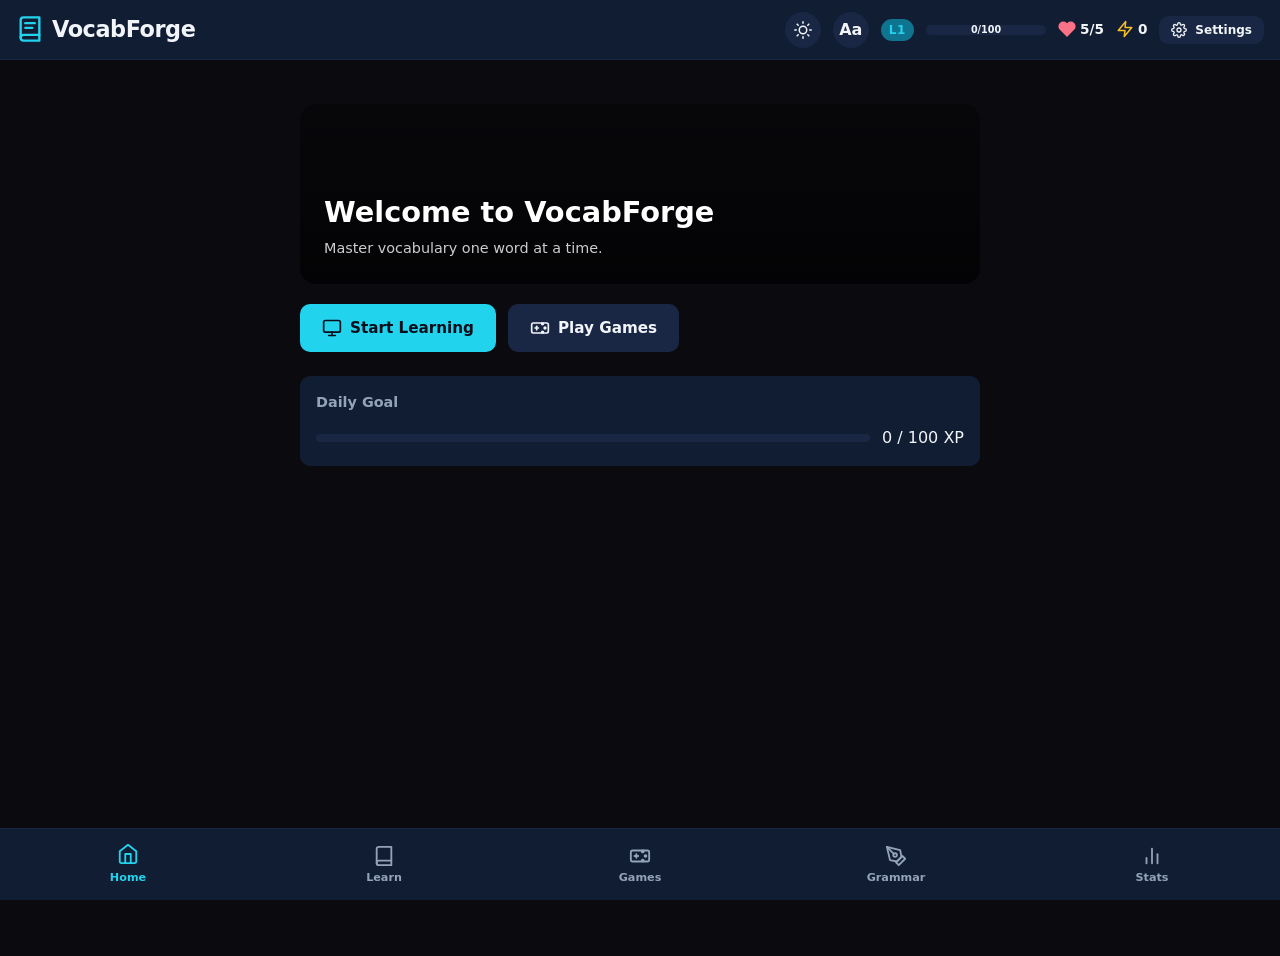
==== index.html @ b7247b8a "Initial commit" ====
<!DOCTYPE html>
<html lang="en">
<head>
<meta charset="UTF-8">
<meta name="viewport" content="width=device-width, initial-scale=1.0">
<title>VocabForge</title>
<link rel="stylesheet" href="css/style.css">
<style>
/* Inline placeholder so the page works immediately before CSS loads */
body { margin: 0; background: #0a0a0f; color: #f1f5f9; font-family: system-ui, sans-serif; }
</style>
</head>
<body>

<div id="app">

  <!-- ====== HEADER ====== -->
  <header id="topbar">
    <div class="topbar-left">
      <svg class="logo-icon" viewBox="0 0 24 24" width="28" height="28" fill="none" stroke="currentColor" stroke-width="2" stroke-linecap="round" stroke-linejoin="round">
        <path d="M4 19.5A2.5 2.5 0 0 1 6.5 17H20"/>
        <path d="M6.5 2H20v20H6.5A2.5 2.5 0 0 1 4 19.5v-15A2.5 2.5 0 0 1 6.5 2z"/>
        <line x1="8" y1="7" x2="16" y2="7"/>
        <line x1="8" y1="11" x2="14" y2="11"/>
      </svg>
      <span class="logo-text">VocabForge</span>
    </div>
    <div class="topbar-right">
      <div class="theme-picker" id="themePicker">
        <button class="theme-picker-btn" id="themePickerBtn" onclick="VF.toggleThemePicker()" title="Change Theme">
          <svg viewBox="0 0 24 24" width="18" height="18" fill="none" stroke="currentColor" stroke-width="2" stroke-linecap="round" stroke-linejoin="round"><circle cx="12" cy="12" r="5"/><path d="M12 1v2M12 21v2M4.22 4.22l1.42 1.42M18.36 18.36l1.42 1.42M1 12h2M21 12h2M4.22 19.78l1.42-1.42M18.36 5.64l1.42-1.42"/></svg>
        </button>
        <div class="theme-picker-dropdown" id="themePickerDropdown">
          <div class="theme-grid" id="themeGrid">
            <!-- Populated by JS -->
          </div>
        </div>
      </div>
      <div class="font-picker" id="fontPicker">
        <button class="font-picker-btn" id="fontPickerBtn" onclick="VF.toggleFontPicker()" title="Change Font">
          <span style="font-size:16px;">Aa</span>
        </button>
        <div class="font-picker-dropdown" id="fontPickerDropdown">
          <button class="font-option font-nunito active" onclick="VF.setFont('nunito')" data-font="nunito">Nunito</button>
          <button class="font-option font-fredoka" onclick="VF.setFont('fredoka')" data-font="fredoka">Fredoka</button>
          <button class="font-option font-quicksand" onclick="VF.setFont('quicksand')" data-font="quicksand">Quicksand</button>
          <button class="font-option font-comfortaa" onclick="VF.setFont('comfortaa')" data-font="comfortaa">Comfortaa</button>
          <button class="font-option font-baloo" onclick="VF.setFont('baloo')" data-font="baloo">Baloo 2</button>
          <button class="font-option font-poppins" onclick="VF.setFont('poppins')" data-font="poppins">Poppins</button>
        </div>
      </div>
      <span class="level-badge" id="levelBadge">L1</span>
      <div class="xp-bar" id="xpBar">
        <div class="xp-fill" id="xpFill" style="width: 0%"></div>
        <span class="xp-text" id="xpText">0/100</span>
      </div>
      <div class="hearts" id="heartsDisplay">
        <svg viewBox="0 0 24 24" width="18" height="18" fill="#fb7185" stroke="#fb7185" stroke-width="2"><path d="M20.84 4.61a5.5 5.5 0 0 0-7.78 0L12 5.67l-1.06-1.06a5.5 5.5 0 0 0-7.78 7.78l1.06 1.06L12 21.23l7.78-7.78 1.06-1.06a5.5 5.5 0 0 0 0-7.78z"/></svg>
        <span id="heartsText">5/5</span>
      </div>
      <div class="streak" id="streakDisplay">
        <svg viewBox="0 0 24 24" width="18" height="18" fill="none" stroke="#fbbf24" stroke-width="2" stroke-linecap="round" stroke-linejoin="round">
          <path d="M13 2L3 14h9l-1 8 10-12h-9l1-8z"/>
        </svg>
        <span id="streakText">0</span>
      </div>
      <button class="btn btn-secondary btn-sm" id="btnSettings" style="padding:4px 10px;font-size:0.75rem;">
        <svg viewBox="0 0 24 24" width="16" height="16" fill="none" stroke="currentColor" stroke-width="2" stroke-linecap="round" stroke-linejoin="round"><circle cx="12" cy="12" r="3"/><path d="M19.4 15a1.65 1.65 0 0 0 .33 1.82l.06.06a2 2 0 0 1 0 2.83 2 2 0 0 1-2.83 0l-.06-.06a1.65 1.65 0 0 0-1.82-.33 1.65 1.65 0 0 0-1 1.51V21a2 2 0 0 1-2 2 2 2 0 0 1-2-2v-.09A1.65 1.65 0 0 0 9 19.4a1.65 1.65 0 0 0-1.82.33l-.06.06a2 2 0 0 1-2.83 0 2 2 0 0 1 0-2.83l.06-.06A1.65 1.65 0 0 0 4.68 15a1.65 1.65 0 0 0-1.51-1H3a2 2 0 0 1-2-2 2 2 0 0 1 2-2h.09A1.65 1.65 0 0 0 4.6 9a1.65 1.65 0 0 0-.33-1.82l-.06-.06a2 2 0 0 1 0-2.83 2 2 0 0 1 2.83 0l.06.06A1.65 1.65 0 0 0 9 4.68a1.65 1.65 0 0 0 1-1.51V3a2 2 0 0 1 2-2 2 2 0 0 1 2 2v.09a1.65 1.65 0 0 0 1 1.51 1.65 1.65 0 0 0 1.82-.33l.06-.06a2 2 0 0 1 2.83 0 2 2 0 0 1 0 2.83l-.06.06A1.65 1.65 0 0 0 19.4 9a1.65 1.65 0 0 0 1.51 1H21a2 2 0 0 1 2 2 2 2 0 0 1-2 2h-.09a1.65 1.65 0 0 0-1.51 1z"/></svg>
        Settings
      </button>
    </div>
  </header>

  <!-- ====== MAIN CONTENT ====== -->
  <main id="main">

    <!-- HOME SCREEN -->
    <div class="screen" data-screen="home" data-active="true">
      <div class="screen-content">
        <div class="home-hero" id="homeHero" style="background-image:url('https://images.pexels.com/photos/256417/pexels-photo-256417.jpeg?auto=compress&w=800');">
          <div class="home-hero-overlay">
            <h1 style="font-size:1.8rem;font-weight:800;color:#fff;margin-bottom:4px;">Welcome to VocabForge</h1>
            <p style="color:rgba(255,255,255,0.8);font-size:0.9rem;">Master vocabulary one word at a time.</p>
          </div>
        </div>
        <div class="home-actions">
          <button class="btn btn-primary" onclick="VF.showScreen('flashcards')">
            <svg viewBox="0 0 24 24" width="20" height="20" fill="none" stroke="currentColor" stroke-width="2" stroke-linecap="round" stroke-linejoin="round"><rect x="2" y="3" width="20" height="14" rx="2" ry="2"/><line x1="8" y1="21" x2="16" y2="21"/><line x1="12" y1="17" x2="12" y2="21"/></svg>
            <span>Start Learning</span>
          </button>
          <button class="btn btn-secondary" onclick="VF.showScreen('games-menu')">
            <svg viewBox="0 0 24 24" width="20" height="20" fill="none" stroke="currentColor" stroke-width="2" stroke-linecap="round" stroke-linejoin="round"><line x1="6" y1="12" x2="10" y2="12"/><line x1="8" y1="10" x2="8" y2="14"/><circle cx="18" cy="12" r="1"/><circle cx="15" cy="7" r="1"/><circle cx="15" cy="17" r="1"/><rect x="2" y="6" width="20" height="12" rx="2"/></svg>
            <span>Play Games</span>
          </button>
        </div>
        <div class="daily-goal-card">
          <h3>Daily Goal</h3>
          <div class="goal-progress">
            <div class="goal-bar"><div class="goal-fill" id="dailyGoalFill" style="width:0%"></div></div>
            <span id="dailyGoalText">0 / 100 XP</span>
          </div>
        </div>
      </div>
    </div>

    <!-- FLASHCARDS SCREEN -->
    <div class="screen" data-screen="flashcards" data-active="false">
      <div class="screen-content" id="flashcardsContent"></div>
    </div>

    <!-- GAMES MENU SCREEN -->
    <div class="screen" data-screen="games-menu" data-active="false">
      <div class="screen-content">
        <h2 class="screen-title">Games</h2>
        <div class="games-grid">
          <button class="game-card game-card-img" onclick="VF.showScreen('game-quiz')" style="background-image:url('https://images.pexels.com/photos/5905888/pexels-photo-5905888.jpeg?auto=compress&w=400');">
            <div class="game-card-overlay">
              <span class="game-name">Quiz</span>
              <span class="game-desc">Multiple choice</span>
            </div>
          </button>
          <button class="game-card game-card-img" onclick="VF.showScreen('game-typing')" style="background-image:url('https://images.pexels.com/photos/5905937/pexels-photo-5905937.jpeg?auto=compress&w=400');">
            <div class="game-card-overlay">
              <span class="game-name">Typing</span>
              <span class="game-desc">Type the word</span>
            </div>
          </button>
          <button class="game-card game-card-img" onclick="VF.showScreen('game-memory')" style="background-image:url('https://images.pexels.com/photos/698808/pexels-photo-698808.jpeg?auto=compress&w=400');">
            <div class="game-card-overlay">
              <span class="game-name">Memory</span>
              <span class="game-desc">Match pairs</span>
            </div>
          </button>
          <button class="game-card game-card-img" onclick="VF.showScreen('game-wordsearch')" style="background-image:url('https://images.pexels.com/photos/572056/pexels-photo-572056.jpeg?auto=compress&w=400');">
            <div class="game-card-overlay">
              <span class="game-name">Word Search</span>
              <span class="game-desc">Find the words</span>
            </div>
          </button>
        </div>
      </div>
    </div>

    <!-- GRAMMAR SCREEN -->
    <div class="screen" data-screen="grammar" data-active="false">
      <div class="screen-content" id="grammarContent"></div>
    </div>

    <!-- STATS SCREEN -->
    <div class="screen" data-screen="stats" data-active="false">
      <div class="screen-content">
        <h2 class="screen-title">Statistics</h2>
        <div class="stats-grid">
          <div class="stat-card">
            <span class="stat-value" id="statXP">0</span>
            <span class="stat-label">Total XP</span>
          </div>
          <div class="stat-card">
            <span class="stat-value" id="statStreak">0</span>
            <span class="stat-label">Current Streak</span>
          </div>
          <div class="stat-card">
            <span class="stat-value" id="statBestStreak">0</span>
            <span class="stat-label">Best Streak</span>
          </div>
          <div class="stat-card">
            <span class="stat-value" id="statWords">0</span>
            <span class="stat-label">Words Learned</span>
          </div>
        </div>
        <div class="achievements-section">
          <h3>Achievements</h3>
          <div class="achievements-grid" id="achievementsGrid">
            <div class="achievement locked">
              <svg viewBox="0 0 24 24" width="24" height="24" fill="none" stroke="currentColor" stroke-width="2" stroke-linecap="round" stroke-linejoin="round"><path d="M6 9H4.5a2.5 2.5 0 0 1 0-5H6"/><path d="M18 9h1.5a2.5 2.5 0 0 0 0-5H18"/><path d="M4 22h16"/><path d="M10 14.66V17c0 .55-.47.98-.97 1.21C7.85 18.75 7 20.24 7 22"/><path d="M14 14.66V17c0 .55.47.98.97 1.21C16.15 18.75 17 20.24 17 22"/><path d="M18 2H6v7a6 6 0 0 0 12 0V2Z"/></svg>
              <span>First Steps</span>
            </div>
            <div class="achievement locked">
              <svg viewBox="0 0 24 24" width="24" height="24" fill="none" stroke="currentColor" stroke-width="2" stroke-linecap="round" stroke-linejoin="round"><path d="M6 9H4.5a2.5 2.5 0 0 1 0-5H6"/><path d="M18 9h1.5a2.5 2.5 0 0 0 0-5H18"/><path d="M4 22h16"/><path d="M10 14.66V17c0 .55-.47.98-.97 1.21C7.85 18.75 7 20.24 7 22"/><path d="M14 14.66V17c0 .55.47.98.97 1.21C16.15 18.75 17 20.24 17 22"/><path d="M18 2H6v7a6 6 0 0 0 12 0V2Z"/></svg>
              <span>Week Warrior</span>
            </div>
            <div class="achievement locked">
              <svg viewBox="0 0 24 24" width="24" height="24" fill="none" stroke="currentColor" stroke-width="2" stroke-linecap="round" stroke-linejoin="round"><path d="M6 9H4.5a2.5 2.5 0 0 1 0-5H6"/><path d="M18 9h1.5a2.5 2.5 0 0 0 0-5H18"/><path d="M4 22h16"/><path d="M10 14.66V17c0 .55-.47.98-.97 1.21C7.85 18.75 7 20.24 7 22"/><path d="M14 14.66V17c0 .55.47.98.97 1.21C16.15 18.75 17 20.24 17 22"/><path d="M18 2H6v7a6 6 0 0 0 12 0V2Z"/></svg>
              <span>Century Club</span>
            </div>
            <div class="achievement locked">
              <svg viewBox="0 0 24 24" width="24" height="24" fill="none" stroke="currentColor" stroke-width="2" stroke-linecap="round" stroke-linejoin="round"><path d="M6 9H4.5a2.5 2.5 0 0 1 0-5H6"/><path d="M18 9h1.5a2.5 2.5 0 0 0 0-5H18"/><path d="M4 22h16"/><path d="M10 14.66V17c0 .55-.47.98-.97 1.21C7.85 18.75 7 20.24 7 22"/><path d="M14 14.66V17c0 .55.47.98.97 1.21C16.15 18.75 17 20.24 17 22"/><path d="M18 2H6v7a6 6 0 0 0 12 0V2Z"/></svg>
              <span>Perfectionist</span>
            </div>
          </div>
        </div>
      </div>
    </div>

    <!-- SETTINGS SCREEN -->
    <div class="screen" data-screen="settings" data-active="false">
      <div class="screen-content" id="settingsContent"></div>
    </div>

    <!-- GAME QUIZ SCREEN -->
    <div class="screen" data-screen="game-quiz" data-active="false">
      <div class="screen-content"></div>
    </div>
    <div class="screen" data-screen="game-typing" data-active="false">
      <div class="screen-content" id="typingContent"></div>
    </div>
    <div class="screen" data-screen="game-memory" data-active="false">
      <div class="screen-content" id="memoryContent"></div>
    </div>
    <div class="screen" data-screen="game-wordsearch" data-active="false">
      <div class="screen-content" id="wordsearchContent"></div>
    </div>

  </main>

  <!-- ====== BOTTOM NAV ====== -->
  <nav id="bottomNav">
    <button class="nav-tab" data-nav="home" data-active="true">
      <svg viewBox="0 0 24 24" width="22" height="22" fill="none" stroke="currentColor" stroke-width="2" stroke-linecap="round" stroke-linejoin="round"><path d="M3 9l9-7 9 7v11a2 2 0 0 1-2 2H5a2 2 0 0 1-2-2z"/><polyline points="9 22 9 12 15 12 15 22"/></svg>
      <span>Home</span>
    </button>
    <button class="nav-tab" data-nav="flashcards">
      <svg viewBox="0 0 24 24" width="22" height="22" fill="none" stroke="currentColor" stroke-width="2" stroke-linecap="round" stroke-linejoin="round"><path d="M4 19.5A2.5 2.5 0 0 1 6.5 17H20"/><path d="M6.5 2H20v20H6.5A2.5 2.5 0 0 1 4 19.5v-15A2.5 2.5 0 0 1 6.5 2z"/></svg>
      <span>Learn</span>
    </button>
    <button class="nav-tab" data-nav="games-menu">
      <svg viewBox="0 0 24 24" width="22" height="22" fill="none" stroke="currentColor" stroke-width="2" stroke-linecap="round" stroke-linejoin="round"><line x1="6" y1="12" x2="10" y2="12"/><line x1="8" y1="10" x2="8" y2="14"/><circle cx="18" cy="12" r="1"/><circle cx="15" cy="7" r="1"/><circle cx="15" cy="17" r="1"/><rect x="2" y="6" width="20" height="12" rx="2"/></svg>
      <span>Games</span>
    </button>
    <button class="nav-tab" data-nav="grammar">
      <svg viewBox="0 0 24 24" width="22" height="22" fill="none" stroke="currentColor" stroke-width="2" stroke-linecap="round" stroke-linejoin="round"><path d="M12 19l7-7 3 3-7 7-3-3z"/><path d="M18 13l-1.5-7.5L2 2l3.5 14.5L13 18l5-5z"/><path d="M2 2l7.586 7.586"/><circle cx="11" cy="11" r="2"/></svg>
      <span>Grammar</span>
    </button>
    <button class="nav-tab" data-nav="stats">
      <svg viewBox="0 0 24 24" width="22" height="22" fill="none" stroke="currentColor" stroke-width="2" stroke-linecap="round" stroke-linejoin="round"><line x1="18" y1="20" x2="18" y2="10"/><line x1="12" y1="20" x2="12" y2="4"/><line x1="6" y1="20" x2="6" y2="14"/></svg>
      <span>Stats</span>
    </button>
  </nav>

  <!-- ====== MODALS ====== -->

  <!-- Settings Modal -->
  <div class="modal-overlay" id="modalSettings" data-visible="false">
    <div class="modal">
      <div class="modal-header">
        <h2>Settings</h2>
        <button class="modal-close" onclick="VF.closeModal('modalSettings')">
          <svg viewBox="0 0 24 24" width="20" height="20" fill="none" stroke="currentColor" stroke-width="2" stroke-linecap="round" stroke-linejoin="round"><line x1="18" y1="6" x2="6" y2="18"/><line x1="6" y1="6" x2="18" y2="18"/></svg>
        </button>
      </div>
      <div class="modal-body">
        <div class="setting-row">
          <span>Sound Effects</span>
          <label class="toggle"><input type="checkbox" id="toggleSound" checked><span class="toggle-slider"></span></label>
        </div>
        <div class="setting-row">
          <span>Text-to-Speech</span>
          <label class="toggle"><input type="checkbox" id="toggleTTS" checked><span class="toggle-slider"></span></label>
        </div>
        <div class="setting-row">
          <span>TTS Model</span>
          <select id="selTtsModel" class="setting-input" style="width:160px;">
            <option value="speechma">🗣️ SpeechMa (Browser)</option>
            <option value="naturalreader">🎙️ NaturalReader</option>
            <option value="lovevoice">💖 LoveVoice AI</option>
          </select>
        </div>
        <div class="setting-row">
          <span>TTS Voice</span>
          <select id="selTtsVoice" class="setting-input" style="width:140px;"></select>
        </div>
        <div class="setting-row">
          <span>Daily XP Goal</span>
          <select id="selDailyGoal" class="setting-input" style="width:90px;">
            <option value="50">50 XP</option>
            <option value="100">100 XP</option>
            <option value="200">200 XP</option>
          </select>
        </div>
        <div class="setting-row">
          <span>Theme</span>
          <button class="btn btn-secondary btn-sm" id="btnCycleTheme">Eloquent</button>
        </div>
        <div class="setting-row" style="border-top:2px solid var(--surface2);margin-top:8px;padding-top:16px;">
          <span>Data</span>
          <div style="display:flex;gap:6px;">
            <button class="btn btn-secondary btn-sm" id="btnExportProgress">Export</button>
            <button class="btn btn-secondary btn-sm" id="btnImportProgress">Import</button>
          </div>
        </div>
        <div class="setting-row">
          <span style="color:var(--danger);">Reset Progress</span>
          <button class="btn btn-danger btn-sm" id="btnResetProgress">Reset All</button>
        </div>
      </div>
    </div>
  </div>

  <!-- Achievements Modal -->
  <div class="modal-overlay" id="modalAchievements" data-visible="false">
    <div class="modal">
      <div class="modal-header">
        <h2>Achievements</h2>
        <button class="modal-close" onclick="VF.closeModal('modalAchievements')">
          <svg viewBox="0 0 24 24" width="20" height="20" fill="none" stroke="currentColor" stroke-width="2" stroke-linecap="round" stroke-linejoin="round"><line x1="18" y1="6" x2="6" y2="18"/><line x1="6" y1="6" x2="18" y2="18"/></svg>
        </button>
      </div>
      <div class="modal-body">
        <div class="achievements-grid">
          <div class="achievement locked"><span>First Steps</span></div>
          <div class="achievement locked"><span>Week Warrior</span></div>
          <div class="achievement locked"><span>Century Club</span></div>
          <div class="achievement locked"><span>Perfectionist</span></div>
        </div>
      </div>
    </div>
  </div>

  <!-- Level Up Modal -->
  <div class="modal-overlay" id="modalLevelUp" data-visible="false">
    <div class="modal">
      <div class="level-up-celebration">
        <div class="levelup-icon">
          <svg viewBox="0 0 24 24" width="64" height="64" fill="none" stroke="#fbbf24" stroke-width="2" stroke-linecap="round" stroke-linejoin="round"><path d="M6 9H4.5a2.5 2.5 0 0 1 0-5H6"/><path d="M18 9h1.5a2.5 2.5 0 0 0 0-5H18"/><path d="M4 22h16"/><path d="M10 14.66V17c0 .55-.47.98-.97 1.21C7.85 18.75 7 20.24 7 22"/><path d="M14 14.66V17c0 .55.47.98.97 1.21C16.15 18.75 17 20.24 17 22"/><path d="M18 2H6v7a6 6 0 0 0 12 0V2Z"/></svg>
        </div>
        <h2>Level Up!</h2>
        <p class="levelup-level" id="levelUpTo">Level 2</p>
        <p class="xp-earned" id="levelUpXP">+0 XP this session</p>
        <button class="btn btn-primary" style="margin-top:16px;" onclick="VF.closeModal('modalLevelUp')">Continue</button>
      </div>
    </div>
  </div>

  <!-- Game Over Modal -->
  <div class="modal-overlay" id="modalGameOver" data-visible="false">
    <div class="modal">
      <div class="modal-header">
        <h2>Game Over</h2>
        <button class="modal-close" onclick="VF.closeModal('modalGameOver')">
          <svg viewBox="0 0 24 24" width="20" height="20" fill="none" stroke="currentColor" stroke-width="2" stroke-linecap="round" stroke-linejoin="round"><line x1="18" y1="6" x2="6" y2="18"/><line x1="6" y1="6" x2="18" y2="18"/></svg>
        </button>
      </div>
      <div class="modal-body">
        <p>Hearts ran out! Try again tomorrow or practice to restore them.</p>
        <div class="gameover-stats">
          <div class="gameover-stat"><span class="go-label">Score</span><span class="go-value" id="goScore">0</span></div>
          <div class="gameover-stat"><span class="go-label">Correct</span><span class="go-value" id="goCorrect">0</span></div>
        </div>
        <button class="btn btn-primary" onclick="VF.closeModal('modalGameOver')">OK</button>
      </div>
    </div>
  </div>

</div><!-- /#app -->

<script src="js/vocabulary.js"></script>
<script src="js/progress.js"></script>
<script src="js/audio.js"></script>
<script src="js/games/flashcards.js"></script>
<script src="js/games/memory.js"></script>
<script src="js/games/typing.js"></script>
<script src="js/games/quiz.js"></script>
<script src="js/games/wordsearch.js"></script>
<script src="js/grammar.js"></script>
<script src="js/games/grammar-drill.js"></script>
<script src="js/app.js"></script>
</body>
</html>
---- css/style.css ----
/* ============================================================
   VocabForge — Design System
   ============================================================ */

/* ---------- Fun Adult Fonts ---------- */
@import url('https://fonts.googleapis.com/css2?family=Fredoka:wght@400;500;600;700&family=Quicksand:wght@400;500;600;700&family=Nunito:wght@400;600;700;800&family=Comfortaa:wght@400;600;700&family=Baloo+2:wght@400;600;700;800&family=Poppins:wght@400;500;600;700;800&display=swap');

/* Font families for picker */
.font-fredoka { font-family: 'Fredoka', sans-serif; }
.font-quicksand { font-family: 'Quicksand', sans-serif; }
.font-nunito { font-family: 'Nunito', sans-serif; }
.font-comfortaa { font-family: 'Comfortaa', cursive; }
.font-baloo { font-family: 'Baloo 2', cursive; }
.font-poppins { font-family: 'Poppins', sans-serif; }

/* ---------- CSS Custom Properties ---------- */
:root {
  --accent:       #22d3ee;
  --accent-dim:   #0e7490;
  --bg:           #0a0a0f;
  --surface:      #111827;
  --surface2:     #1f2937;
  --text:         #f1f5f9;
  --text-muted:   #94a3b8;
  --success:      #34d399;
  --danger:       #fb7185;
  --warning:      #fbbf24;

  --radius:       10px;
  --nav-height:   64px;
  --header-height: 56px;
  --transition:   0.2s ease;

  --font-family:  'Nunito', system-ui, sans-serif;
}

/* ====== 17 THEME SCHEMES ====== */
/* Default: Eloquent (cyan) */
[data-theme="eloquent"] {
  --accent: #22d3ee; --accent-dim: #0e7490; --bg: #0a0e1a; --surface: #111d33; --surface2: #1a2744;
}
/* WTE: Char-Lime */
[data-theme="charlime"] {
  --accent: #a3e635; --accent-dim: #65a30d; --bg: #1c1c1c; --surface: #232323; --surface2: #2a2a2a;
}
/* Midnight */
[data-theme="midnight"] {
  --accent: #818cf8; --accent-dim: #4f46e5; --bg: #0f0a1a; --surface: #1a1330; --surface2: #241c40;
}
/* Sunset */
[data-theme="sunset"] {
  --accent: #fb923c; --accent-dim: #c2410c; --bg: #1a0f0a; --surface: #2a1a14; --surface2: #3a2420;
}
/* Forest */
[data-theme="forest"] {
  --accent: #34d399; --accent-dim: #059669; --bg: #0a1a10; --surface: #132a1c; --surface2: #1c3a28;
}
/* Rose */
[data-theme="rose"] {
  --accent: #fb7185; --accent-dim: #e11d48; --bg: #1a0a10; --surface: #2a1318; --surface2: #3a1c24;
}
/* Violet */
[data-theme="violet"] {
  --accent: #a78bfa; --accent-dim: #7c3aed; --bg: #0f0a1a; --surface: #1a1330; --surface2: #241c40;
}
/* Ocean */
[data-theme="ocean"] {
  --accent: #38bdf8; --accent-dim: #0284c7; --bg: #0a1520; --surface: #132030; --surface2: #1c2c40;
}
/* Amber */
[data-theme="amber"] {
  --accent: #fbbf24; --accent-dim: #d97706; --bg: #1a140a; --surface: #2a2014; --surface2: #3a2c1c;
}
/* Crimson */
[data-theme="crimson"] {
  --accent: #f87171; --accent-dim: #dc2626; --bg: #1a0a0a; --surface: #2a1313; --surface2: #3a1c1c;
}
/* Teal */
[data-theme="teal"] {
  --accent: #2dd4bf; --accent-dim: #0d9488; --bg: #0a1a18; --surface: #132a26; --surface2: #1c3a34;
}
/* Sakura */
[data-theme="sakura"] {
  --accent: #f9a8d4; --accent-dim: #db2777; --bg: #1a0a14; --surface: #2a1320; --surface2: #3a1c2c;
}
/* ── New from WTE site ── */
/* Ice */
[data-theme="ice"] {
  --accent: #67e8f9; --accent-dim: #06b6d4; --bg: #0c1929; --surface: #162d3d; --surface2: #1e4a5e;
}
/* Burgundy */
[data-theme="burgundy"] {
  --accent: #e879f9; --accent-dim: #c026d3; --bg: #1a0a12; --surface: #2d1528; --surface2: #4a1e3a;
}
/* Slime */
[data-theme="slime"] {
  --accent: #a855f7; --accent-dim: #7c3aed; --bg: #0f0a1a; --surface: #1e1530; --surface2: #3a1e5e;
}
/* Geranium */
[data-theme="geranium"] {
  --accent: #fb7185; --accent-dim: #e11d48; --bg: #1a0f12; --surface: #2d1a1e; --surface2: #4a2a2a;
}
/* Light */
[data-theme="light"] {
  --accent: #2563eb; --accent-dim: #1d4ed8; --bg: #f8fafc; --surface: #ffffff; --surface2: #e2e8f0;
  --text: #1e293b; --text-muted: #64748b;
}

/* ---------- Reset & Base ---------- */
*, *::before, *::after {
  box-sizing: border-box;
  margin: 0;
  padding: 0;
}

html {
  font-size: 16px;
  -webkit-text-size-adjust: 100%;
}

body {
  font-family: var(--font-family);
  background: var(--bg);
  color: var(--text);
  line-height: 1.5;
  min-height: 100vh;
  min-height: 100dvh;
  overflow-x: hidden;
}

button {
  font-family: inherit;
  cursor: pointer;
  border: none;
  background: none;
  color: inherit;
}

input {
  font-family: inherit;
  color: inherit;
}

a {
  color: var(--accent);
  text-decoration: none;
}

/* ---------- App Layout ---------- */
#app {
  display: flex;
  flex-direction: column;
  min-height: 100vh;
  padding-top: var(--header-height);
  padding-bottom: var(--nav-height);
}

/* ---------- Header / Topbar ---------- */
#topbar {
  position: fixed;
  top: 0;
  left: 0;
  right: 0;
  height: var(--header-height);
  background: var(--surface);
  border-bottom: 1px solid var(--surface2);
  display: flex;
  align-items: center;
  justify-content: space-between;
  padding: 0 16px;
  z-index: 100;
}

.topbar-left {
  display: flex;
  align-items: center;
  gap: 8px;
}

.logo-icon {
  color: var(--accent);
}

.logo-text {
  font-size: 1.25rem;
  font-weight: 700;
  letter-spacing: -0.02em;
}

/* ---------- Theme Picker ---------- */
.theme-picker {
  position: relative;
}
.theme-picker-btn {
  background: var(--surface2);
  border: 1px solid var(--surface2);
  color: var(--text);
  width: 36px;
  height: 36px;
  border-radius: 50%;
  display: flex;
  align-items: center;
  justify-content: center;
  cursor: pointer;
  transition: all var(--transition);
}
.theme-picker-btn:hover {
  border-color: var(--accent);
  box-shadow: 0 0 12px rgba(34,211,238,0.2);
}
.theme-picker-dropdown {
  display: none;
  position: absolute;
  top: calc(100% + 8px);
  right: 0;
  background: var(--surface);
  border: 1px solid var(--surface2);
  border-radius: 12px;
  padding: 12px;
  z-index: 200;
  box-shadow: 0 8px 32px rgba(0,0,0,0.4);
  min-width: 180px;
}
.theme-picker-dropdown.open {
  display: block;
}
.theme-grid {
  display: grid;
  grid-template-columns: repeat(4, 1fr);
  gap: 8px;
}
.theme-swatch {
  width: 32px;
  height: 32px;
  border-radius: 50%;
  border: 2px solid var(--surface2);
  background: none;
  cursor: pointer;
  display: flex;
  align-items: center;
  justify-content: center;
  transition: transform var(--transition), border-color var(--transition);
}
.theme-swatch:hover {
  transform: scale(1.15);
  border-color: var(--text);
}
.theme-swatch .swatch-circle {
  width: 20px;
  height: 20px;
  border-radius: 50%;
  display: block;
}

/* ---------- Font Picker ---------- */
.font-picker-btn {
  background: var(--surface2);
  border: 1px solid var(--surface2);
  color: var(--text);
  width: 36px;
  height: 36px;
  border-radius: 50%;
  display: flex;
  align-items: center;
  justify-content: center;
  cursor: pointer;
  transition: all var(--transition);
  font-size: 14px;
  font-weight: 700;
}
.font-picker-btn:hover {
  border-color: var(--accent);
  box-shadow: 0 0 12px rgba(34,211,238,0.2);
}
.font-picker-dropdown {
  display: none;
  position: absolute;
  top: calc(100% + 8px);
  right: 0;
  background: var(--surface);
  border: 1px solid var(--surface2);
  border-radius: 12px;
  padding: 12px;
  z-index: 200;
  box-shadow: 0 8px 32px rgba(0,0,0,0.4);
  min-width: 160px;
}
.font-picker-dropdown.open {
  display: block;
}
.font-option {
  display: block;
  width: 100%;
  text-align: left;
  padding: 8px 12px;
  border-radius: 8px;
  border: none;
  background: none;
  color: var(--text);
  cursor: pointer;
  font-size: 14px;
  transition: background var(--transition);
}
.font-option:hover {
  background: var(--surface2);
}
.font-option.active {
  background: var(--accent-dim);
  color: var(--accent);
}

/* ---------- Vocab Word Clickable ---------- */
.vocab-word {
  color: var(--accent);
  cursor: pointer;
  border-bottom: 1px dashed var(--accent-dim);
  transition: all var(--transition);
}
.vocab-word:hover {
  background: var(--accent-dim);
  border-bottom-style: solid;
}
.vocab-popup {
  position: fixed;
  z-index: 9999;
  background: var(--surface);
  border: 1px solid var(--accent-dim);
  border-radius: 10px;
  padding: 12px 16px;
  max-width: 280px;
  box-shadow: 0 8px 32px rgba(0,0,0,0.5);
  pointer-events: none;
  animation: vocabFadeIn 0.15s ease;
}
.vocab-popup .vp-word {
  font-weight: 700;
  color: var(--accent);
  font-size: 1rem;
  margin-bottom: 4px;
}
.vocab-popup .vp-def {
  color: var(--text);
  font-size: 0.85rem;
  line-height: 1.4;
}
@keyframes vocabFadeIn {
  from { opacity: 0; transform: translateY(4px); }
  to { opacity: 1; transform: translateY(0); }
}

/* ---------- Background Overlays ---------- */
.home-hero {
  position: relative;
  border-radius: var(--radius);
  overflow: hidden;
  margin-bottom: 20px;
  min-height: 180px;
  background-size: cover;
  background-position: center;
}
.home-hero-overlay {
  position: relative;
  z-index: 2;
  padding: 32px 24px;
  background: linear-gradient(135deg, rgba(0,0,0,0.7) 0%, rgba(0,0,0,0.3) 100%);
}
.game-card-img {
  position: relative;
  background-size: cover;
  background-position: center;
  min-height: 120px;
  overflow: hidden;
}
.game-card-overlay {
  position: relative;
  z-index: 2;
  background: linear-gradient(180deg, rgba(0,0,0,0.3) 0%, rgba(0,0,0,0.8) 100%);
  padding: 20px 16px;
  width: 100%;
  height: 100%;
  display: flex;
  flex-direction: column;
  align-items: center;
  justify-content: center;
  gap: 4px;
  border-radius: inherit;
}

.topbar-right {
  display: flex;
  align-items: center;
  gap: 12px;
}

.level-badge {
  background: var(--accent-dim);
  color: var(--accent);
  font-size: 0.75rem;
  font-weight: 700;
  padding: 2px 8px;
  border-radius: 99px;
  letter-spacing: 0.05em;
}

.xp-bar {
  position: relative;
  width: 80px;
  height: 10px;
  background: var(--surface2);
  border-radius: 99px;
  overflow: hidden;
}

.xp-fill {
  height: 100%;
  background: var(--accent);
  border-radius: 99px;
  transition: width var(--transition);
}

.xp-text {
  position: absolute;
  top: 50%;
  left: 50%;
  transform: translate(-50%, -50%);
  font-size: 0.6rem;
  font-weight: 600;
  color: var(--text);
  white-space: nowrap;
}

.hearts, .streak {
  display: flex;
  align-items: center;
  gap: 4px;
  font-size: 0.85rem;
  font-weight: 600;
}

/* ---------- Main Content ---------- */
#main {
  flex: 1;
  position: relative;
}

.screen {
  display: none;
  padding: 20px 16px;
  animation: fadeIn 0.2s ease;
}

.screen[data-active="true"] {
  display: block;
}

@keyframes fadeIn {
  from { opacity: 0; transform: translateY(8px); }
  to   { opacity: 1; transform: translateY(0); }
}

.screen-content {
  max-width: 900px;
  margin: 0 auto;
  padding: 16px 20px 80px;
  min-height: calc(100dvh - var(--header-height) - var(--nav-height));
  display: flex;
  flex-direction: column;
}

/* ---------- Home Screen — Full Bleed ---------- */
.home-hero {
  position: relative;
  border-radius: var(--radius);
  overflow: hidden;
  margin-bottom: 20px;
  min-height: 260px;
  flex-shrink: 0;
  background-size: cover;
  background-position: center;
}

.screen-title {
  font-size: 1.5rem;
  font-weight: 700;
  margin-bottom: 4px;
}

.screen-subtitle {
  color: var(--text-muted);
  margin-bottom: 24px;
}

/* ---------- Home Screen ---------- */
.home-actions {
  display: flex;
  gap: 12px;
  margin-bottom: 24px;
}

.daily-goal-card {
  background: var(--surface);
  border-radius: var(--radius);
  padding: 16px;
}

.daily-goal-card h3 {
  font-size: 0.9rem;
  font-weight: 600;
  margin-bottom: 12px;
  color: var(--text-muted);
}

.goal-progress {
  display: flex;
  align-items: center;
  gap: 12px;
}

.goal-bar {
  flex: 1;
  height: 8px;
  background: var(--surface2);
  border-radius: 99px;
  overflow: hidden;
}

.goal-fill {
  height: 100%;
  background: var(--success);
  border-radius: 99px;
  transition: width var(--transition);
}

/* ---------- Buttons ---------- */
.btn {
  display: inline-flex;
  align-items: center;
  justify-content: center;
  gap: 8px;
  padding: 12px 20px;
  border-radius: var(--radius);
  font-size: 0.95rem;
  font-weight: 600;
  transition: transform var(--transition), box-shadow var(--transition), background var(--transition);
  border: 2px solid transparent;
}

.btn:hover {
  transform: scale(1.05);
}

.btn:active {
  transform: scale(0.97);
}

.btn-primary {
  background: var(--accent);
  color: var(--bg);
  border-color: var(--accent);
}

.btn-primary:hover {
  box-shadow: 0 0 20px rgba(34, 211, 238, 0.3);
}

.btn-secondary {
  background: var(--surface2);
  color: var(--text);
  border-color: var(--surface2);
}

.btn-secondary:hover {
  box-shadow: 0 0 16px rgba(241, 245, 249, 0.1);
  border-color: var(--text-muted);
}

.btn-success {
  background: var(--success);
  color: var(--bg);
  border-color: var(--success);
}

.btn-success:hover {
  box-shadow: 0 0 20px rgba(52, 211, 153, 0.3);
}

.btn-danger {
  background: var(--danger);
  color: var(--bg);
  border-color: var(--danger);
}

.btn-danger:hover {
  box-shadow: 0 0 20px rgba(251, 113, 133, 0.3);
}

.btn-sm {
  padding: 6px 14px;
  font-size: 0.8rem;
}

/* ---------- Flashcard ---------- */
.flashcard-container {
  perspective: 1000px;
  margin: 24px auto;
  max-width: 400px;
}

.flashcard {
  position: relative;
  width: 100%;
  height: 240px;
  transform-style: preserve-3d;
  transition: transform 0.5s ease;
  cursor: pointer;
}

.flashcard.flipped {
  transform: rotateY(180deg);
}

.flashcard-face {
  position: absolute;
  inset: 0;
  backface-visibility: hidden;
  -webkit-backface-visibility: hidden;
  border-radius: var(--radius);
  display: flex;
  flex-direction: column;
  align-items: center;
  justify-content: center;
  padding: 24px;
  text-align: center;
  gap: 8px;
}

.flashcard-front {
  background: var(--surface);
  border: 2px solid var(--surface2);
}

.flashcard-back {
  background: var(--surface);
  border: 2px solid var(--accent-dim);
  transform: rotateY(180deg);
}

.fc-word {
  font-size: 1.75rem;
  font-weight: 700;
  color: var(--accent);
}

.fc-hint {
  font-size: 0.8rem;
  color: var(--text-muted);
}

.fc-def {
  font-size: 1.1rem;
  font-weight: 600;
}

.fc-example {
  font-size: 0.9rem;
  color: var(--text-muted);
  font-style: italic;
}

.flashcard-controls {
  display: flex;
  gap: 16px;
  justify-content: center;
  margin-top: 20px;
}

/* ---------- Games Grid ---------- */
.games-grid {
  display: grid;
  grid-template-columns: repeat(2, 1fr);
  gap: 16px;
  margin-top: 16px;
  flex: 1;
}

.game-card {
  background: var(--surface);
  border: 2px solid var(--surface2);
  border-radius: var(--radius);
  padding: 28px 20px;
  display: flex;
  flex-direction: column;
  align-items: center;
  gap: 10px;
  transition: transform var(--transition), border-color var(--transition), box-shadow var(--transition);
  color: var(--text);
  min-height: 160px;
}

.game-card:hover {
  transform: scale(1.03);
  border-color: var(--accent);
  box-shadow: 0 0 20px rgba(34, 211, 238, 0.15);
}

.game-card svg {
  color: var(--accent);
}

.game-name {
  font-weight: 700;
  font-size: 0.95rem;
}

.game-desc {
  font-size: 0.75rem;
  color: var(--text-muted);
}

/* ---------- Quiz Options (2x2) ---------- */
.quiz-options {
  display: grid;
  grid-template-columns: 1fr 1fr;
  gap: 10px;
  margin-top: 16px;
}

.quiz-option {
  background: var(--surface);
  border: 2px solid var(--surface2);
  border-radius: var(--radius);
  padding: 16px;
  font-size: 0.95rem;
  font-weight: 600;
  text-align: center;
  transition: all var(--transition);
  color: var(--text);
}

.quiz-option:hover {
  border-color: var(--accent);
  transform: scale(1.03);
}

.quiz-option.correct {
  border-color: var(--success);
  background: rgba(52, 211, 153, 0.1);
}

.quiz-option.wrong {
  border-color: var(--danger);
  background: rgba(251, 113, 133, 0.1);
}

/* ---------- Typing Input ---------- */
.typing-input-wrap {
  margin-top: 24px;
  text-align: center;
}

.typing-input {
  width: 100%;
  max-width: 400px;
  padding: 14px 20px;
  font-size: 1.25rem;
  font-family: 'SF Mono', 'Fira Code', 'Cascadia Code', monospace;
  background: var(--surface);
  border: 2px solid var(--surface2);
  border-radius: var(--radius);
  color: var(--text);
  text-align: center;
  outline: none;
  transition: border-color var(--transition);
}

.typing-input:focus {
  border-color: var(--accent);
}

.typing-input.correct {
  border-color: var(--success);
}

.typing-input.wrong {
  border-color: var(--danger);
  animation: shake 0.4s ease;
}

/* ---------- Memory Grid ---------- */
.memory-grid {
  display: grid;
  grid-template-columns: repeat(4, 1fr);
  gap: 10px;
  margin-top: 16px;
  max-width: 520px;
  margin-left: auto;
  margin-right: auto;
}

.memory-card {
  aspect-ratio: 1;
  perspective: 600px;
  cursor: pointer;
}

.memory-card-inner {
  position: relative;
  width: 100%;
  height: 100%;
  transform-style: preserve-3d;
  transition: transform 0.4s ease;
}

.memory-card.flipped .memory-card-inner {
  transform: rotateY(180deg);
}

.memory-card-front,
.memory-card-back {
  position: absolute;
  inset: 0;
  backface-visibility: hidden;
  -webkit-backface-visibility: hidden;
  border-radius: 8px;
  display: flex;
  align-items: center;
  justify-content: center;
  font-size: 0.75rem;
  font-weight: 600;
  padding: 4px;
  text-align: center;
  overflow: hidden;
}

.memory-card-front {
  background: var(--surface2);
  border: 2px solid var(--surface2);
}

.memory-card-back {
  background: var(--surface);
  border: 2px solid var(--accent-dim);
  transform: rotateY(180deg);
  flex-direction: column;
  gap: 4px;
  padding: 6px;
}
.memory-card-back .card-img {
  width: 100%;
  height: 42px;
  object-fit: cover;
  border-radius: 4px;
  margin-bottom: 2px;
  background: var(--surface2);
  flex-shrink: 0;
}
.memory-card-back > div {
  font-size: 0.65rem;
  line-height: 1.25;
}

.memory-card.matched .memory-card-back {
  border-color: var(--success);
  background: rgba(52, 211, 153, 0.1);
}

/* ---------- Word Search Grid ---------- */
.ws-grid {
  display: grid;
  grid-template-columns: repeat(10, 1fr);
  gap: 2px;
  margin-top: 16px;
  max-width: 400px;
  margin-left: auto;
  margin-right: auto;
}

.ws-cell {
  aspect-ratio: 1;
  display: flex;
  align-items: center;
  justify-content: center;
  font-size: 0.7rem;
  font-weight: 700;
  background: var(--surface);
  border-radius: 4px;
  user-select: none;
  cursor: pointer;
  transition: background var(--transition);
}

.ws-cell:hover {
  background: var(--surface2);
}

.ws-cell.selected {
  background: var(--accent-dim);
  color: var(--accent);
}

.ws-cell.found {
  background: rgba(52, 211, 153, 0.2);
  color: var(--success);
}

/* ---------- Bottom Nav ---------- */
#bottomNav {
  position: fixed;
  bottom: 0;
  left: 0;
  right: 0;
  height: var(--nav-height);
  background: var(--surface);
  border-top: 1px solid var(--surface2);
  display: flex;
  z-index: 100;
}

.nav-tab {
  flex: 1;
  display: flex;
  flex-direction: column;
  align-items: center;
  justify-content: center;
  gap: 4px;
  padding: 8px 0;
  color: var(--text-muted);
  font-size: 0.7rem;
  font-weight: 600;
  transition: color var(--transition), transform var(--transition);
}

.nav-tab svg {
  transition: transform var(--transition);
}

.nav-tab[data-active="true"] {
  color: var(--accent);
}

.nav-tab[data-active="true"] svg {
  transform: translateY(-2px);
}

.nav-tab:hover {
  color: var(--text);
}

/* ---------- Modals ---------- */
.modal-overlay {
  position: fixed;
  inset: 0;
  background: rgba(0, 0, 0, 0.7);
  display: none;
  align-items: center;
  justify-content: center;
  z-index: 200;
  padding: 20px;
}

.modal-overlay[data-visible="true"] {
  display: flex;
}

.modal {
  background: var(--surface);
  border: 1px solid var(--surface2);
  border-radius: var(--radius);
  width: 100%;
  max-width: 420px;
  max-height: 80vh;
  overflow-y: auto;
  animation: modalIn 0.25s ease;
}

@keyframes modalIn {
  from { opacity: 0; transform: scale(0.92) translateY(12px); }
  to   { opacity: 1; transform: scale(1) translateY(0); }
}

.modal-header {
  display: flex;
  align-items: center;
  justify-content: space-between;
  padding: 16px 20px;
  border-bottom: 1px solid var(--surface2);
}

.modal-header h2 {
  font-size: 1.1rem;
  font-weight: 700;
}

.modal-close {
  color: var(--text-muted);
  padding: 4px;
  display: flex;
  align-items: center;
  transition: color var(--transition);
}

.modal-close:hover {
  color: var(--text);
}

.modal-body {
  padding: 20px;
}

/* Settings rows */
.setting-row {
  display: flex;
  align-items: center;
  justify-content: space-between;
  padding: 12px 0;
  border-bottom: 1px solid var(--surface2);
  font-size: 0.9rem;
}

.setting-row:last-child {
  border-bottom: none;
}

.setting-input {
  background: var(--surface2);
  border: 1px solid var(--surface2);
  border-radius: 6px;
  padding: 6px 10px;
  width: 80px;
  text-align: center;
  font-size: 0.9rem;
  outline: none;
}

.setting-input:focus {
  border-color: var(--accent);
}

/* Toggle switch */
.toggle {
  position: relative;
  display: inline-block;
  width: 44px;
  height: 24px;
}

.toggle input {
  opacity: 0;
  width: 0;
  height: 0;
}

.toggle-slider {
  position: absolute;
  inset: 0;
  background: var(--surface2);
  border-radius: 99px;
  transition: background var(--transition);
}

.toggle-slider::before {
  content: '';
  position: absolute;
  width: 18px;
  height: 18px;
  left: 3px;
  bottom: 3px;
  background: var(--text);
  border-radius: 50%;
  transition: transform var(--transition);
}

.toggle input:checked + .toggle-slider {
  background: var(--accent);
}

.toggle input:checked + .toggle-slider::before {
  transform: translateX(20px);
}

/* Level Up modal */
.modal-levelup {
  text-align: center;
  padding: 40px 20px;
}

.levelup-content {
  display: flex;
  flex-direction: column;
  align-items: center;
  gap: 12px;
}

.levelup-content h2 {
  font-size: 1.75rem;
  font-weight: 800;
  color: var(--warning);
  animation: levelUp 0.6s ease;
}

.levelup-level {
  font-size: 1.1rem;
  color: var(--text-muted);
  margin-bottom: 8px;
}

/* Game Over modal */
.gameover-stats {
  display: flex;
  gap: 24px;
  justify-content: center;
  margin: 20px 0;
}

.gameover-stat {
  display: flex;
  flex-direction: column;
  align-items: center;
  gap: 4px;
}

.go-label {
  font-size: 0.8rem;
  color: var(--text-muted);
}

.go-value {
  font-size: 1.5rem;
  font-weight: 700;
  color: var(--accent);
}

/* ---------- Stats ---------- */
.stats-grid {
  display: grid;
  grid-template-columns: 1fr 1fr;
  gap: 12px;
  margin-bottom: 24px;
}

.stat-card {
  background: var(--surface);
  border-radius: var(--radius);
  padding: 16px;
  display: flex;
  flex-direction: column;
  align-items: center;
  gap: 4px;
}

.stat-value {
  font-size: 1.5rem;
  font-weight: 800;
  color: var(--accent);
}

.stat-label {
  font-size: 0.75rem;
  color: var(--text-muted);
  text-align: center;
}

/* Bar charts */
.bar-chart {
  margin-top: 16px;
}

.bar-row {
  display: flex;
  align-items: center;
  gap: 8px;
  margin-bottom: 8px;
}

.bar-label {
  width: 36px;
  font-size: 0.75rem;
  color: var(--text-muted);
  text-align: right;
}

.bar-track {
  flex: 1;
  height: 16px;
  background: var(--surface2);
  border-radius: 4px;
  overflow: hidden;
}

.bar-fill {
  height: 100%;
  background: var(--accent);
  border-radius: 4px;
  transition: width 0.5s ease;
  min-width: 2px;
}

.bar-value {
  width: 36px;
  font-size: 0.75rem;
  font-weight: 600;
  text-align: left;
}

/* ---------- Achievements ---------- */
.achievements-section {
  margin-top: 8px;
}

.achievements-section h3 {
  font-size: 0.95rem;
  font-weight: 600;
  color: var(--text-muted);
  margin-bottom: 12px;
}

.achievements-grid {
  display: grid;
  grid-template-columns: 1fr 1fr;
  gap: 10px;
}

.achievement {
  background: var(--surface);
  border: 2px solid var(--surface2);
  border-radius: var(--radius);
  padding: 12px;
  display: flex;
  flex-direction: column;
  align-items: center;
  gap: 6px;
  font-size: 0.8rem;
  font-weight: 600;
  text-align: center;
  transition: all var(--transition);
}

.achievement svg {
  color: var(--text-muted);
}

.achievement.locked {
  opacity: 0.45;
}

.achievement.unlocked {
  border-color: var(--warning);
  opacity: 1;
}

.achievement.unlocked svg {
  color: var(--warning);
}

/* ---------- Coming Soon ---------- */
.coming-soon {
  display: flex;
  flex-direction: column;
  align-items: center;
  justify-content: center;
  gap: 12px;
  padding: 60px 20px;
  color: var(--text-muted);
}

.coming-soon svg {
  opacity: 0.4;
}

/* ---------- Animations ---------- */
@keyframes pulse {
  0%, 100% { transform: scale(1); }
  50%      { transform: scale(1.06); }
}

@keyframes shake {
  0%, 100% { transform: translateX(0); }
  20%      { transform: translateX(-6px); }
  40%      { transform: translateX(6px); }
  60%      { transform: translateX(-4px); }
  80%      { transform: translateX(4px); }
}

@keyframes confettiBurst {
  0%   { transform: scale(0) rotate(0deg); opacity: 1; }
  50%  { transform: scale(1.2) rotate(180deg); opacity: 0.8; }
  100% { transform: scale(0.8) rotate(360deg); opacity: 0; }
}

@keyframes confettiFall {
  0%   { transform: translateY(0) rotate(0deg) scale(1); opacity: 1; }
  100% { transform: translateY(400px) rotate(720deg) scale(0.3); opacity: 0; }
}

@keyframes heartBreak {
  0%   { transform: scale(1); filter: brightness(1); }
  25%  { transform: scale(1.3) rotate(-8deg); filter: brightness(1.5) saturate(2); }
  50%  { transform: scale(0.8) rotate(8deg); filter: brightness(0.7); }
  75%  { transform: scale(1.1) rotate(-4deg); filter: brightness(0.9); }
  100% { transform: scale(1) rotate(0deg); filter: brightness(1); }
}

@keyframes levelUp {
  0%   { transform: scale(0.5); opacity: 0; }
  60%  { transform: scale(1.15); }
  100% { transform: scale(1); opacity: 1; }
}

@keyframes levelUpBurst {
  0%   { transform: scale(0.3) rotate(-10deg); opacity: 0; }
  40%  { transform: scale(1.2) rotate(5deg); opacity: 1; }
  60%  { transform: scale(0.95) rotate(-2deg); }
  80%  { transform: scale(1.05) rotate(1deg); }
  100% { transform: scale(1) rotate(0deg); opacity: 1; }
}

@keyframes redFlash {
  0%   { background-color: transparent; }
  30%  { background-color: rgba(251, 113, 133, 0.25); }
  100% { background-color: transparent; }
}

@keyframes floatUp {
  0%   { transform: translateY(0) scale(1); opacity: 1; }
  100% { transform: translateY(-80px) scale(0.5); opacity: 0; }
}

@keyframes sparkle {
  0%, 100% { opacity: 0; transform: scale(0) rotate(0deg); }
  50%      { opacity: 1; transform: scale(1) rotate(180deg); }
}

.animate-pulse {
  animation: pulse 2s ease-in-out infinite;
}

.animate-shake {
  animation: shake 0.4s ease;
}

.animate-heart-break {
  animation: heartBreak 0.6s ease;
}

.animate-red-flash {
  animation: redFlash 0.6s ease;
}

.animate-level-up-burst {
  animation: levelUpBurst 0.7s ease-out;
}

/* ---------- Confetti Canvas ---------- */
.confetti-container {
  position: fixed;
  top: 0;
  left: 0;
  width: 100%;
  height: 100%;
  pointer-events: none;
  z-index: 9999;
  overflow: hidden;
}

.confetti-container canvas {
  display: block;
  width: 100%;
  height: 100%;
}

/* ---------- Level Up Celebration ---------- */
.level-up-celebration {
  position: relative;
  text-align: center;
  padding: 40px 20px;
  background: radial-gradient(ellipse at center, rgba(251, 191, 36, 0.15) 0%, transparent 70%);
  border-radius: var(--radius);
}

.level-up-celebration .levelup-icon {
  display: inline-block;
  animation: levelUpBurst 0.7s ease-out;
}

.level-up-celebration h2 {
  font-size: 2rem;
  font-weight: 800;
  color: var(--warning);
  animation: levelUp 0.6s ease;
}

.level-up-celebration .xp-earned {
  font-size: 1.1rem;
  color: var(--success);
  font-weight: 700;
  margin: 8px 0 4px;
  animation: floatUp 0.5s ease reverse;
}

/* ---------- Heart Break Shake ---------- */
.hearts-shake {
  animation: shake 0.5s ease;
}

.hearts-shake svg {
  animation: heartBreak 0.6s ease;
}

/* ---------- Flashcard Images ---------- */
.fc-front-overlay {
  position: absolute; inset: 0;
  background: rgba(0,0,0,0.45);
  display: flex; flex-direction: column;
  align-items: center; justify-content: center;
  border-radius: 12px; padding: 20px;
}
.fc-back-img {
  border-radius: 12px 12px 0 0;
  filter: brightness(0.85);
}

/* ---------- Hero Section ---------- */
.home-hero {
  position: relative;
  margin: 0 0 20px;
  border-radius: 16px;
  overflow: hidden;
  min-height: 180px;
  background-size: cover;
  background-position: center;
}
.home-hero-overlay {
  position: absolute; inset: 0;
  background: linear-gradient(180deg, rgba(0,0,0,0.3) 0%, rgba(0,0,0,0.7) 100%);
  display: flex; flex-direction: column; justify-content: flex-end;
  padding: 24px;
}

/* ---------- Level-up Celebration ---------- */
.level-up-celebration {
  position: fixed; inset: 0; z-index: 9999;
  display: flex; align-items: center; justify-content: center;
  background: radial-gradient(circle, rgba(34,211,238,0.3) 0%, rgba(0,0,0,0.8) 100%);
}
.level-up-inner {
  text-align: center; animation: levelUpBurst 0.6s ease-out;
}

/* ---------- Responsive ---------- */
@media (min-width: 600px) {
  :root {
    --header-height: 60px;
    --nav-height: 72px;
  }

  .logo-text {
    font-size: 1.4rem;
  }

  .xp-bar {
    width: 120px;
  }

  .screen {
    padding: 28px 24px;
  }

  .screen-title {
    font-size: 1.75rem;
  }

  .games-grid {
    gap: 16px;
  }

  .game-card {
    padding: 28px 20px;
  }

  .flashcard-container {
    height: 280px;
  }

  .flashcard {
    height: 280px;
  }

  .stats-grid {
    grid-template-columns: repeat(4, 1fr);
  }

  .achievements-grid {
    grid-template-columns: repeat(4, 1fr);
  }
}

@media (min-width: 900px) {
  .screen-content {
    max-width: 720px;
  }

  .home-actions {
    justify-content: flex-start;
  }

  .memory-grid {
    grid-template-columns: repeat(6, 1fr);
    max-width: 520px;
  }
}

/* ---------- Theme Variants ---------- */
/* Themes override CSS custom properties via body class or data attribute */
[data-theme="wte"] {
  --accent: #a78bfa;
  --accent-dim: #6d28d9;
  --bg: #0f0a1a;
  --surface: #1a1025;
  --surface2: #2d1f40;
}

[data-theme="midnight"] {
  --accent: #818cf8;
  --accent-dim: #3730a3;
  --bg: #050510;
  --surface: #0f0f20;
  --surface2: #1a1a30;
}

[data-theme="sunset"] {
  --accent: #fb923c;
  --accent-dim: #c2410c;
  --bg: #0f0a08;
  --surface: #1c1410;
  --surface2: #2d2018;
}

[data-theme="forest"] {
  --accent: #4ade80;
  --accent-dim: #166534;
  --bg: #080f0a;
  --surface: #101c12;
  --surface2: #1a2d1e;
}

[data-theme="light"] {
  --accent: #0891b2;
  --accent-dim: #0e7490;
  --bg: #f8fafc;
  --surface: #ffffff;
  --surface2: #e2e8f0;
  --text: #1e293b;
  --text-muted: #64748b;
}
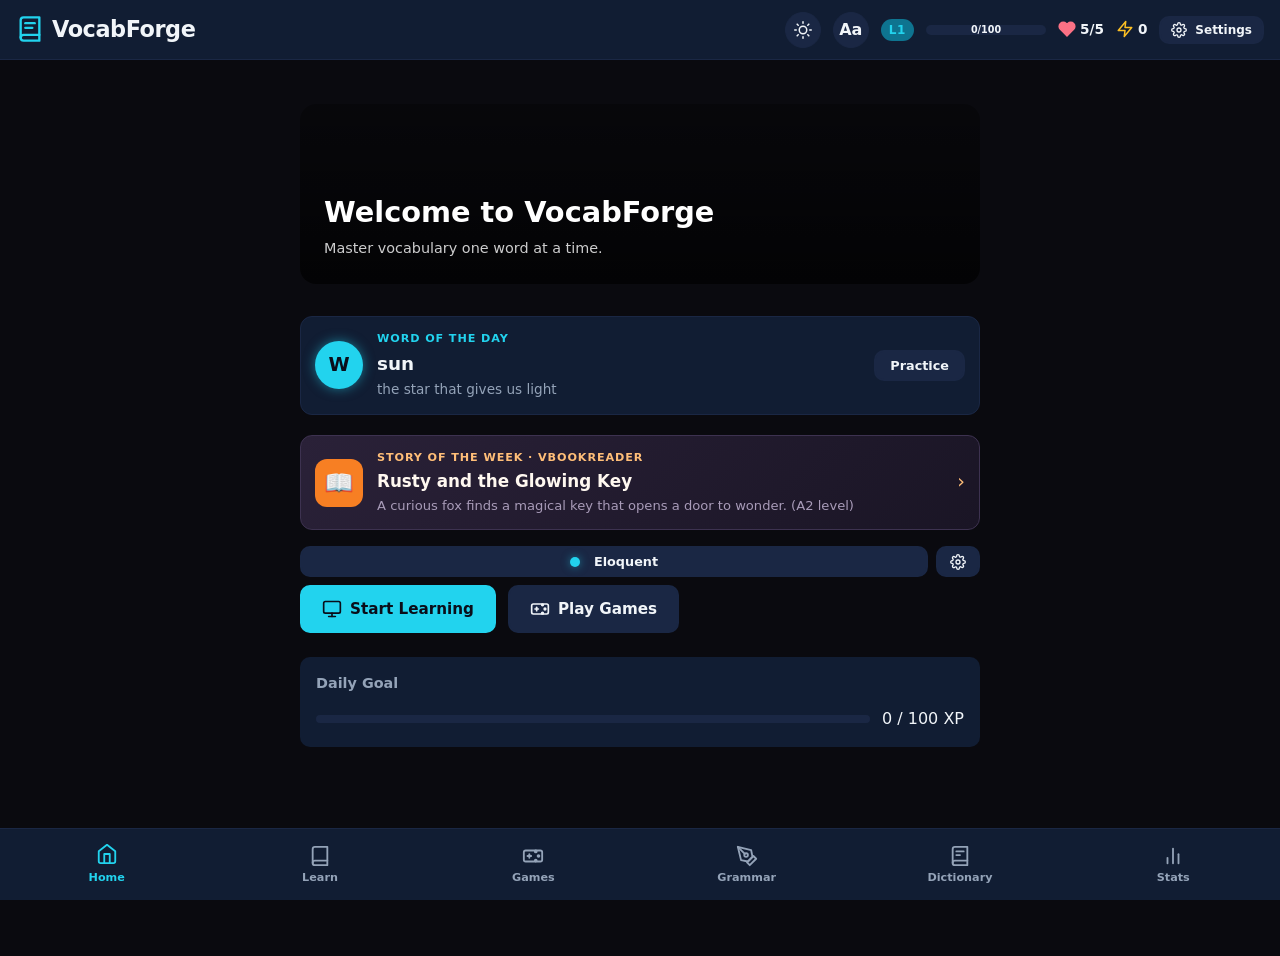
==== commit f51b098c: "feat: VocabForge app + 15K WordNet dictionary + pack system + games" ====
--- a/index.html
+++ b/index.html
@@ -2,6 +2,7 @@
 <html lang="en">
 <head>
 <meta charset="UTF-8">
+<meta http-equiv="Content-Security-Policy" content="default-src 'self'; script-src 'self' 'unsafe-inline'; style-src 'self' 'unsafe-inline'; img-src 'self' data: https:; font-src 'self'; connect-src 'self'; media-src 'self' blob:; object-src 'none'; frame-ancestors 'none'">
 <meta name="viewport" content="width=device-width, initial-scale=1.0">
 <title>VocabForge</title>
 <link rel="stylesheet" href="css/style.css">
@@ -83,6 +84,40 @@
             <p style="color:rgba(255,255,255,0.8);font-size:0.9rem;">Master vocabulary one word at a time.</p>
           </div>
         </div>
+
+        <!-- Word of the Day + Theme controls -->
+        <div class="wod-card glow-on-hover" id="wodCard" style="display:flex;align-items:center;gap:14px;padding:14px;border-radius:12px;background:var(--surface);border:1px solid var(--border,var(--surface2));margin:12px 0;">
+          <div style="flex:0 0 auto;width:48px;height:48px;border-radius:50%;background:var(--accent);color:var(--bg);display:flex;align-items:center;justify-content:center;font-weight:800;font-size:1.2rem;box-shadow:0 0 var(--glow-strength) var(--accent-glow);">W</div>
+          <div style="flex:1 1 auto;min-width:0;">
+            <div style="font-size:0.7rem;text-transform:uppercase;letter-spacing:0.08em;color:var(--accent);font-weight:700;">Word of the Day</div>
+            <div id="wodWord" style="font-size:1.15rem;font-weight:700;color:var(--text);margin-top:2px;">Loading…</div>
+            <div id="wodDef" style="font-size:0.85rem;color:var(--text-muted);margin-top:2px;line-height:1.5;"></div>
+          </div>
+          <button class="btn btn-secondary btn-sm" onclick="VF.showScreen('flashcards')" title="Practice">Practice</button>
+        </div>
+
+        <!-- Story of the Week (cross-promote VBookReader) -->
+        <a href="../VBookReader/index.html" target="_blank" rel="noopener" class="sotw-card glow-on-hover" style="display:flex;align-items:center;gap:14px;padding:14px;border-radius:12px;background:linear-gradient(135deg,#2a2138 0%,#1a1525 100%);border:1px solid #3d3250;margin:8px 0;text-decoration:none;color:inherit;transition:transform 0.2s,box-shadow 0.2s;">
+          <div style="flex:0 0 auto;width:48px;height:48px;border-radius:12px;background:#f77f23;color:#fff;display:flex;align-items:center;justify-content:center;font-size:1.5rem;">📖</div>
+          <div style="flex:1 1 auto;min-width:0;">
+            <div style="font-size:0.7rem;text-transform:uppercase;letter-spacing:0.08em;color:#ffbe78;font-weight:700;">Story of the Week · VBookReader</div>
+            <div id="sotwTitle" style="font-size:1.05rem;font-weight:700;color:#fff8f0;margin-top:2px;">Loading story…</div>
+            <div id="sotwDesc" style="font-size:0.82rem;color:#a89bb8;margin-top:2px;line-height:1.5;"></div>
+          </div>
+          <span style="color:#ffbe78;font-size:1.2rem;">›</span>
+        </a>
+
+        <!-- Theme + Settings quick bar -->
+        <div style="display:flex;gap:8px;margin:8px 0;">
+          <button class="btn btn-secondary btn-sm" onclick="VF.cycleTheme()" title="Cycle theme" style="flex:1;">
+            <span style="display:inline-block;width:10px;height:10px;border-radius:50%;background:var(--accent);margin-right:6px;box-shadow:0 0 8px var(--accent-glow);"></span>
+            <span id="btnCycleTheme">Eloquent</span>
+          </button>
+          <button class="btn btn-secondary btn-sm" onclick="VF.openModal('modalSettings')" title="Settings" style="flex:0 0 auto;padding:0 12px;">
+            <svg viewBox="0 0 24 24" width="16" height="16" fill="none" stroke="currentColor" stroke-width="2" stroke-linecap="round" stroke-linejoin="round"><circle cx="12" cy="12" r="3"/><path d="M19.4 15a1.65 1.65 0 0 0 .33 1.82l.06.06a2 2 0 0 1 0 2.83 2 2 0 0 1-2.83 0l-.06-.06a1.65 1.65 0 0 0-1.82-.33 1.65 1.65 0 0 0-1 1.51V21a2 2 0 0 1-2 2 2 2 0 0 1-2-2v-.09A1.65 1.65 0 0 0 9 19.4a1.65 1.65 0 0 0-1.82.33l-.06.06a2 2 0 0 1-2.83 0 2 2 0 0 1 0-2.83l.06-.06a1.65 1.65 0 0 0 .33-1.82 1.65 1.65 0 0 0-1.51-1H3a2 2 0 0 1-2-2 2 2 0 0 1 2-2h.09A1.65 1.65 0 0 0 4.6 9a1.65 1.65 0 0 0-.33-1.82l-.06-.06a2 2 0 0 1 0-2.83 2 2 0 0 1 2.83 0l.06.06a1.65 1.65 0 0 0 1.82.33H9a1.65 1.65 0 0 0 1-1.51V3a2 2 0 0 1 2-2 2 2 0 0 1 2 2v.09a1.65 1.65 0 0 0 1 1.51 1.65 1.65 0 0 0 1.82-.33l.06-.06a2 2 0 0 1 2.83 0 2 2 0 0 1 0 2.83l-.06.06a1.65 1.65 0 0 0-.33 1.82V9a1.65 1.65 0 0 0 1.51 1H21a2 2 0 0 1 2 2 2 2 0 0 1-2 2h-.09a1.65 1.65 0 0 0-1.51 1z"/></svg>
+          </button>
+        </div>
+
         <div class="home-actions">
           <button class="btn btn-primary" onclick="VF.showScreen('flashcards')">
             <svg viewBox="0 0 24 24" width="20" height="20" fill="none" stroke="currentColor" stroke-width="2" stroke-linecap="round" stroke-linejoin="round"><rect x="2" y="3" width="20" height="14" rx="2" ry="2"/><line x1="8" y1="21" x2="16" y2="21"/><line x1="12" y1="17" x2="12" y2="21"/></svg>
@@ -192,6 +227,11 @@
       </div>
     </div>
 
+    <!-- DICTIONARY SCREEN -->
+    <div class="screen" data-screen="dictionary" data-active="false">
+      <div class="screen-content" id="dictionaryContent"></div>
+    </div>
+
     <!-- SETTINGS SCREEN -->
     <div class="screen" data-screen="settings" data-active="false">
       <div class="screen-content" id="settingsContent"></div>
@@ -230,6 +270,10 @@
     <button class="nav-tab" data-nav="grammar">
       <svg viewBox="0 0 24 24" width="22" height="22" fill="none" stroke="currentColor" stroke-width="2" stroke-linecap="round" stroke-linejoin="round"><path d="M12 19l7-7 3 3-7 7-3-3z"/><path d="M18 13l-1.5-7.5L2 2l3.5 14.5L13 18l5-5z"/><path d="M2 2l7.586 7.586"/><circle cx="11" cy="11" r="2"/></svg>
       <span>Grammar</span>
+    </button>
+    <button class="nav-tab" data-nav="dictionary">
+      <svg viewBox="0 0 24 24" width="22" height="22" fill="none" stroke="currentColor" stroke-width="2" stroke-linecap="round" stroke-linejoin="round"><path d="M4 19.5A2.5 2.5 0 0 1 6.5 17H20"/><path d="M6.5 2H20v20H6.5A2.5 2.5 0 0 1 4 19.5v-15A2.5 2.5 0 0 1 6.5 2z"/><line x1="8" y1="7" x2="16" y2="7"/><line x1="8" y1="11" x2="12" y2="11"/></svg>
+      <span>Dictionary</span>
     </button>
     <button class="nav-tab" data-nav="stats">
       <svg viewBox="0 0 24 24" width="22" height="22" fill="none" stroke="currentColor" stroke-width="2" stroke-linecap="round" stroke-linejoin="round"><line x1="18" y1="20" x2="18" y2="10"/><line x1="12" y1="20" x2="12" y2="4"/><line x1="6" y1="20" x2="6" y2="14"/></svg>
@@ -282,6 +326,43 @@
           <button class="btn btn-secondary btn-sm" id="btnCycleTheme">Eloquent</button>
         </div>
         <div class="setting-row" style="border-top:2px solid var(--surface2);margin-top:8px;padding-top:16px;">
+          <span>Glow Strength</span>
+          <div style="display:flex;align-items:center;gap:8px;">
+            <input type="range" min="0" max="40" step="1" value="12" oninput="VF.setGlowStrength(this.value)" style="width:120px;">
+            <span id="lblGlow" style="min-width:42px;font-size:0.85rem;color:var(--text-muted);">12px</span>
+          </div>
+        </div>
+        <div class="setting-row">
+          <span>Outline Width</span>
+          <div style="display:flex;align-items:center;gap:8px;">
+            <input type="range" min="0" max="4" step="1" value="2" oninput="VF.setOutlineWidth(this.value)" style="width:120px;">
+            <span id="lblOutline" style="min-width:42px;font-size:0.85rem;color:var(--text-muted);">2px</span>
+          </div>
+        </div>
+        <div class="setting-row">
+          <span>Theme Intensity</span>
+          <div style="display:flex;align-items:center;gap:8px;">
+            <input type="range" min="0" max="100" step="5" value="100" oninput="VF.setThemeIntensity(this.value/100)" style="width:120px;">
+            <span id="lblIntensity" style="min-width:42px;font-size:0.85rem;color:var(--text-muted);">100%</span>
+          </div>
+        </div>
+        <div class="setting-row" style="border-top:2px solid var(--surface2);margin-top:8px;padding-top:16px;">
+          <span>Vocabulary Packs</span>
+          <button class="btn btn-secondary btn-sm" onclick="VF.togglePackPicker()">Choose</button>
+        </div>
+        <div id="packPicker" style="display:none;padding:0 16px 12px;">
+          <p style="font-size:0.8rem;color:var(--text-muted);margin-bottom:10px;">Toggle which packs are active. Total active words appear in stats.</p>
+          <div id="packGrid" style="display:grid;grid-template-columns:1fr 1fr;gap:8px;"></div>
+          <div id="packStats" style="margin-top:10px;font-size:0.85rem;color:var(--accent);"></div>
+        </div>
+        <div class="setting-row" style="border-top:2px solid var(--surface2);margin-top:8px;padding-top:16px;">
+          <span>Story Tools</span>
+          <div style="display:flex;gap:6px;">
+            <a class="btn btn-secondary btn-sm" href="../VBookReader/index.html" target="_blank" rel="noopener">Reader</a>
+            <a class="btn btn-secondary btn-sm" href="../VBookMaker/index.html" target="_blank" rel="noopener">Maker</a>
+          </div>
+        </div>
+        <div class="setting-row" style="border-top:2px solid var(--surface2);margin-top:8px;padding-top:16px;">
           <span>Data</span>
           <div style="display:flex;gap:6px;">
             <button class="btn btn-secondary btn-sm" id="btnExportProgress">Export</button>
@@ -354,6 +435,16 @@
 </div><!-- /#app -->
 
 <script src="js/vocabulary.js"></script>
+<script src="js/data/wordnet-core.js"></script>
+<script src="js/packs/legal.js"></script>
+<script src="js/packs/it.js"></script>
+<script src="js/packs/hr.js"></script>
+<script src="js/packs/marketing.js"></script>
+<script src="js/packs/halloween.js"></script>
+<script src="js/packs/christmas.js"></script>
+<script src="js/packs/medical.js"></script>
+<script src="js/packs-loader.js"></script>
+<script src="js/data/vocab-unified.js"></script>
 <script src="js/progress.js"></script>
 <script src="js/audio.js"></script>
 <script src="js/games/flashcards.js"></script>
@@ -363,6 +454,7 @@
 <script src="js/games/wordsearch.js"></script>
 <script src="js/grammar.js"></script>
 <script src="js/games/grammar-drill.js"></script>
+<script src="js/wod.js"></script>
 <script src="js/app.js"></script>
 </body>
 </html>
--- a/css/style.css
+++ b/css/style.css
@@ -40,70 +40,102 @@
   --accent: #22d3ee; --accent-dim: #0e7490; --bg: #0a0e1a; --surface: #111d33; --surface2: #1a2744;
 }
 /* WTE: Char-Lime */
-[data-theme="charlime"] {
-  --accent: #a3e635; --accent-dim: #65a30d; --bg: #1c1c1c; --surface: #232323; --surface2: #2a2a2a;
+[data-theme="charlime"] {--accent: #a3e635; --accent-dim: #65a30d; --bg: #1c1c1c; --surface: #232323; --surface2: #2a2a2a;
+  --accent-glow:rgba(163,230,53,0.5); --accent-glow-soft:rgba(163,230,53,0.15); --accent-outline:rgba(163,230,53,0.6);
+  --bg-gradient:linear-gradient(135deg,#1c1c1c 0%,#282828 100%);
+  --bg-radial:radial-gradient(ellipse at top,rgba(163,230,53,0.08),transparent 60%);
 }
 /* Midnight */
-[data-theme="midnight"] {
-  --accent: #818cf8; --accent-dim: #4f46e5; --bg: #0f0a1a; --surface: #1a1330; --surface2: #241c40;
+[data-theme="midnight"] {--accent: #818cf8; --accent-dim: #4f46e5; --bg: #0f0a1a; --surface: #1a1330; --surface2: #241c40;
+  --accent-glow:rgba(129,140,248,0.5); --accent-glow-soft:rgba(129,140,248,0.15); --accent-outline:rgba(129,140,248,0.6);
+  --bg-gradient:linear-gradient(135deg,#0f0a1a 0%,#1b1626 100%);
+  --bg-radial:radial-gradient(ellipse at top,rgba(129,140,248,0.08),transparent 60%);
 }
 /* Sunset */
-[data-theme="sunset"] {
-  --accent: #fb923c; --accent-dim: #c2410c; --bg: #1a0f0a; --surface: #2a1a14; --surface2: #3a2420;
+[data-theme="sunset"] {--accent: #fb923c; --accent-dim: #c2410c; --bg: #1a0f0a; --surface: #2a1a14; --surface2: #3a2420;
+  --accent-glow:rgba(251,146,60,0.5); --accent-glow-soft:rgba(251,146,60,0.15); --accent-outline:rgba(251,146,60,0.6);
+  --bg-gradient:linear-gradient(135deg,#1a0f0a 0%,#261b16 100%);
+  --bg-radial:radial-gradient(ellipse at top,rgba(251,146,60,0.08),transparent 60%);
 }
 /* Forest */
-[data-theme="forest"] {
-  --accent: #34d399; --accent-dim: #059669; --bg: #0a1a10; --surface: #132a1c; --surface2: #1c3a28;
+[data-theme="forest"] {--accent: #34d399; --accent-dim: #059669; --bg: #0a1a10; --surface: #132a1c; --surface2: #1c3a28;
+  --accent-glow:rgba(52,211,153,0.5); --accent-glow-soft:rgba(52,211,153,0.15); --accent-outline:rgba(52,211,153,0.6);
+  --bg-gradient:linear-gradient(135deg,#0a1a10 0%,#16261c 100%);
+  --bg-radial:radial-gradient(ellipse at top,rgba(52,211,153,0.08),transparent 60%);
 }
 /* Rose */
-[data-theme="rose"] {
-  --accent: #fb7185; --accent-dim: #e11d48; --bg: #1a0a10; --surface: #2a1318; --surface2: #3a1c24;
+[data-theme="rose"] {--accent: #fb7185; --accent-dim: #e11d48; --bg: #1a0a10; --surface: #2a1318; --surface2: #3a1c24;
+  --accent-glow:rgba(251,113,133,0.5); --accent-glow-soft:rgba(251,113,133,0.15); --accent-outline:rgba(251,113,133,0.6);
+  --bg-gradient:linear-gradient(135deg,#1a0a10 0%,#26161c 100%);
+  --bg-radial:radial-gradient(ellipse at top,rgba(251,113,133,0.08),transparent 60%);
 }
 /* Violet */
-[data-theme="violet"] {
-  --accent: #a78bfa; --accent-dim: #7c3aed; --bg: #0f0a1a; --surface: #1a1330; --surface2: #241c40;
+[data-theme="violet"] {--accent: #a78bfa; --accent-dim: #7c3aed; --bg: #0f0a1a; --surface: #1a1330; --surface2: #241c40;
+  --accent-glow:rgba(167,139,250,0.5); --accent-glow-soft:rgba(167,139,250,0.15); --accent-outline:rgba(167,139,250,0.6);
+  --bg-gradient:linear-gradient(135deg,#0f0a1a 0%,#1b1626 100%);
+  --bg-radial:radial-gradient(ellipse at top,rgba(167,139,250,0.08),transparent 60%);
 }
 /* Ocean */
-[data-theme="ocean"] {
-  --accent: #38bdf8; --accent-dim: #0284c7; --bg: #0a1520; --surface: #132030; --surface2: #1c2c40;
+[data-theme="ocean"] {--accent: #38bdf8; --accent-dim: #0284c7; --bg: #0a1520; --surface: #132030; --surface2: #1c2c40;
+  --accent-glow:rgba(56,189,248,0.5); --accent-glow-soft:rgba(56,189,248,0.15); --accent-outline:rgba(56,189,248,0.6);
+  --bg-gradient:linear-gradient(135deg,#0a1520 0%,#16212c 100%);
+  --bg-radial:radial-gradient(ellipse at top,rgba(56,189,248,0.08),transparent 60%);
 }
 /* Amber */
-[data-theme="amber"] {
-  --accent: #fbbf24; --accent-dim: #d97706; --bg: #1a140a; --surface: #2a2014; --surface2: #3a2c1c;
+[data-theme="amber"] {--accent: #fbbf24; --accent-dim: #d97706; --bg: #1a140a; --surface: #2a2014; --surface2: #3a2c1c;
+  --accent-glow:rgba(251,191,36,0.5); --accent-glow-soft:rgba(251,191,36,0.15); --accent-outline:rgba(251,191,36,0.6);
+  --bg-gradient:linear-gradient(135deg,#1a140a 0%,#262016 100%);
+  --bg-radial:radial-gradient(ellipse at top,rgba(251,191,36,0.08),transparent 60%);
 }
 /* Crimson */
-[data-theme="crimson"] {
-  --accent: #f87171; --accent-dim: #dc2626; --bg: #1a0a0a; --surface: #2a1313; --surface2: #3a1c1c;
+[data-theme="crimson"] {--accent: #f87171; --accent-dim: #dc2626; --bg: #1a0a0a; --surface: #2a1313; --surface2: #3a1c1c;
+  --accent-glow:rgba(248,113,113,0.5); --accent-glow-soft:rgba(248,113,113,0.15); --accent-outline:rgba(248,113,113,0.6);
+  --bg-gradient:linear-gradient(135deg,#1a0a0a 0%,#261616 100%);
+  --bg-radial:radial-gradient(ellipse at top,rgba(248,113,113,0.08),transparent 60%);
 }
 /* Teal */
-[data-theme="teal"] {
-  --accent: #2dd4bf; --accent-dim: #0d9488; --bg: #0a1a18; --surface: #132a26; --surface2: #1c3a34;
+[data-theme="teal"] {--accent: #2dd4bf; --accent-dim: #0d9488; --bg: #0a1a18; --surface: #132a26; --surface2: #1c3a34;
+  --accent-glow:rgba(45,212,191,0.5); --accent-glow-soft:rgba(45,212,191,0.15); --accent-outline:rgba(45,212,191,0.6);
+  --bg-gradient:linear-gradient(135deg,#0a1a18 0%,#162624 100%);
+  --bg-radial:radial-gradient(ellipse at top,rgba(45,212,191,0.08),transparent 60%);
 }
 /* Sakura */
-[data-theme="sakura"] {
-  --accent: #f9a8d4; --accent-dim: #db2777; --bg: #1a0a14; --surface: #2a1320; --surface2: #3a1c2c;
+[data-theme="sakura"] {--accent: #f9a8d4; --accent-dim: #db2777; --bg: #1a0a14; --surface: #2a1320; --surface2: #3a1c2c;
+  --accent-glow:rgba(249,168,212,0.5); --accent-glow-soft:rgba(249,168,212,0.15); --accent-outline:rgba(249,168,212,0.6);
+  --bg-gradient:linear-gradient(135deg,#1a0a14 0%,#261620 100%);
+  --bg-radial:radial-gradient(ellipse at top,rgba(249,168,212,0.08),transparent 60%);
 }
 /* ── New from WTE site ── */
 /* Ice */
-[data-theme="ice"] {
-  --accent: #67e8f9; --accent-dim: #06b6d4; --bg: #0c1929; --surface: #162d3d; --surface2: #1e4a5e;
+[data-theme="ice"] {--accent: #67e8f9; --accent-dim: #06b6d4; --bg: #0c1929; --surface: #162d3d; --surface2: #1e4a5e;
+  --accent-glow:rgba(103,232,249,0.5); --accent-glow-soft:rgba(103,232,249,0.15); --accent-outline:rgba(103,232,249,0.6);
+  --bg-gradient:linear-gradient(135deg,#0c1929 0%,#182535 100%);
+  --bg-radial:radial-gradient(ellipse at top,rgba(103,232,249,0.08),transparent 60%);
 }
 /* Burgundy */
-[data-theme="burgundy"] {
-  --accent: #e879f9; --accent-dim: #c026d3; --bg: #1a0a12; --surface: #2d1528; --surface2: #4a1e3a;
+[data-theme="burgundy"] {--accent: #e879f9; --accent-dim: #c026d3; --bg: #1a0a12; --surface: #2d1528; --surface2: #4a1e3a;
+  --accent-glow:rgba(232,121,249,0.5); --accent-glow-soft:rgba(232,121,249,0.15); --accent-outline:rgba(232,121,249,0.6);
+  --bg-gradient:linear-gradient(135deg,#1a0a12 0%,#26161e 100%);
+  --bg-radial:radial-gradient(ellipse at top,rgba(232,121,249,0.08),transparent 60%);
 }
 /* Slime */
-[data-theme="slime"] {
-  --accent: #a855f7; --accent-dim: #7c3aed; --bg: #0f0a1a; --surface: #1e1530; --surface2: #3a1e5e;
+[data-theme="slime"] {--accent: #a855f7; --accent-dim: #7c3aed; --bg: #0f0a1a; --surface: #1e1530; --surface2: #3a1e5e;
+  --accent-glow:rgba(168,85,247,0.5); --accent-glow-soft:rgba(168,85,247,0.15); --accent-outline:rgba(168,85,247,0.6);
+  --bg-gradient:linear-gradient(135deg,#0f0a1a 0%,#1b1626 100%);
+  --bg-radial:radial-gradient(ellipse at top,rgba(168,85,247,0.08),transparent 60%);
 }
 /* Geranium */
-[data-theme="geranium"] {
-  --accent: #fb7185; --accent-dim: #e11d48; --bg: #1a0f12; --surface: #2d1a1e; --surface2: #4a2a2a;
+[data-theme="geranium"] {--accent: #fb7185; --accent-dim: #e11d48; --bg: #1a0f12; --surface: #2d1a1e; --surface2: #4a2a2a;
+  --accent-glow:rgba(251,113,133,0.5); --accent-glow-soft:rgba(251,113,133,0.15); --accent-outline:rgba(251,113,133,0.6);
+  --bg-gradient:linear-gradient(135deg,#1a0f12 0%,#261b1e 100%);
+  --bg-radial:radial-gradient(ellipse at top,rgba(251,113,133,0.08),transparent 60%);
 }
 /* Light */
-[data-theme="light"] {
-  --accent: #2563eb; --accent-dim: #1d4ed8; --bg: #f8fafc; --surface: #ffffff; --surface2: #e2e8f0;
+[data-theme="light"] {--accent: #2563eb; --accent-dim: #1d4ed8; --bg: #f8fafc; --surface: #ffffff; --surface2: #e2e8f0;
   --text: #1e293b; --text-muted: #64748b;
+  --accent-glow:rgba(37,99,235,0.5); --accent-glow-soft:rgba(37,99,235,0.15); --accent-outline:rgba(37,99,235,0.6);
+  --bg-gradient:linear-gradient(135deg,#f8fafc 0%,#ffffff 100%);
+  --bg-radial:radial-gradient(ellipse at top,rgba(37,99,235,0.08),transparent 60%);
 }
 
 /* ---------- Reset & Base ---------- */
@@ -1511,44 +1543,168 @@
 
 /* ---------- Theme Variants ---------- */
 /* Themes override CSS custom properties via body class or data attribute */
-[data-theme="wte"] {
-  --accent: #a78bfa;
+[data-theme="wte"] {--accent: #a78bfa;
   --accent-dim: #6d28d9;
   --bg: #0f0a1a;
   --surface: #1a1025;
   --surface2: #2d1f40;
-}
-
-[data-theme="midnight"] {
-  --accent: #818cf8;
+  --accent-glow:rgba(167,139,250,0.5); --accent-glow-soft:rgba(167,139,250,0.15); --accent-outline:rgba(167,139,250,0.6);
+  --bg-gradient:linear-gradient(135deg,#0f0a1a 0%,#1b1626 100%);
+  --bg-radial:radial-gradient(ellipse at top,rgba(167,139,250,0.08),transparent 60%);
+}
+
+[data-theme="midnight"] {--accent: #818cf8;
   --accent-dim: #3730a3;
   --bg: #050510;
   --surface: #0f0f20;
   --surface2: #1a1a30;
-}
-
-[data-theme="sunset"] {
-  --accent: #fb923c;
+  --accent-glow:rgba(129,140,248,0.5); --accent-glow-soft:rgba(129,140,248,0.15); --accent-outline:rgba(129,140,248,0.6);
+  --bg-gradient:linear-gradient(135deg,#050510 0%,#11111c 100%);
+  --bg-radial:radial-gradient(ellipse at top,rgba(129,140,248,0.08),transparent 60%);
+}
+
+[data-theme="sunset"] {--accent: #fb923c;
   --accent-dim: #c2410c;
   --bg: #0f0a08;
   --surface: #1c1410;
   --surface2: #2d2018;
-}
-
-[data-theme="forest"] {
-  --accent: #4ade80;
+  --accent-glow:rgba(251,146,60,0.5); --accent-glow-soft:rgba(251,146,60,0.15); --accent-outline:rgba(251,146,60,0.6);
+  --bg-gradient:linear-gradient(135deg,#0f0a08 0%,#1b1614 100%);
+  --bg-radial:radial-gradient(ellipse at top,rgba(251,146,60,0.08),transparent 60%);
+}
+
+[data-theme="forest"] {--accent: #4ade80;
   --accent-dim: #166534;
   --bg: #080f0a;
   --surface: #101c12;
   --surface2: #1a2d1e;
-}
-
-[data-theme="light"] {
-  --accent: #0891b2;
+  --accent-glow:rgba(74,222,128,0.5); --accent-glow-soft:rgba(74,222,128,0.15); --accent-outline:rgba(74,222,128,0.6);
+  --bg-gradient:linear-gradient(135deg,#080f0a 0%,#141b16 100%);
+  --bg-radial:radial-gradient(ellipse at top,rgba(74,222,128,0.08),transparent 60%);
+}
+
+[data-theme="light"] {--accent: #0891b2;
   --accent-dim: #0e7490;
   --bg: #f8fafc;
   --surface: #ffffff;
   --surface2: #e2e8f0;
   --text: #1e293b;
   --text-muted: #64748b;
-}
+  --accent-glow:rgba(8,145,178,0.5); --accent-glow-soft:rgba(8,145,178,0.15); --accent-outline:rgba(8,145,178,0.6);
+  --bg-gradient:linear-gradient(135deg,#f8fafc 0%,#ffffff 100%);
+  --bg-radial:radial-gradient(ellipse at top,rgba(8,145,178,0.08),transparent 60%);
+}
+
+/* ---------- Dictionary Screen ---------- */
+.dict-controls {
+  display: flex;
+  gap: 8px;
+  margin-bottom: 12px;
+  align-items: center;
+}
+.dict-input {
+  flex: 1 1 auto;
+  min-width: 0;
+  padding: 10px 12px;
+  border-radius: var(--radius);
+  border: 1px solid var(--surface2);
+  background: var(--surface);
+  color: var(--text);
+  font-size: 0.95rem;
+  outline: none;
+  box-shadow: 0 0 var(--glow-strength) var(--accent-glow-soft);
+  transition: box-shadow 0.2s, border-color 0.2s;
+}
+.dict-input:focus {
+  border-color: var(--accent);
+  box-shadow: 0 0 calc(var(--glow-strength) * 1.5) var(--accent-glow);
+}
+.dict-select {
+  padding: 10px 12px;
+  border-radius: var(--radius);
+  border: 1px solid var(--surface2);
+  background: var(--surface);
+  color: var(--text);
+  font-size: 0.9rem;
+  outline: none;
+}
+.dict-results { padding-bottom: 24px; }
+.dict-hint {
+  font-size: 0.85rem;
+  color: var(--text-muted);
+  text-align: center;
+  padding: 24px 12px;
+}
+.dict-list {
+  display: flex;
+  flex-direction: column;
+  gap: 10px;
+}
+.dict-card {
+  background: var(--surface);
+  border: 1px solid var(--surface2);
+  border-radius: var(--radius);
+  padding: 12px 14px;
+  transition: transform 0.15s, box-shadow 0.15s, border-color 0.15s;
+}
+.dict-card:hover {
+  transform: translateY(-2px);
+  border-color: var(--accent);
+  box-shadow: 0 4px var(--glow-strength) var(--accent-glow-soft);
+}
+.dict-head {
+  display: flex;
+  align-items: center;
+  gap: 8px;
+  flex-wrap: wrap;
+  margin-bottom: 6px;
+}
+.dict-word {
+  font-size: 1.15rem;
+  font-weight: 700;
+  color: var(--text);
+}
+.dict-phon {
+  font-size: 0.8rem;
+  color: var(--text-muted);
+  font-family: 'Nunito', monospace, sans-serif;
+}
+.dict-level {
+  font-size: 0.7rem;
+  font-weight: 700;
+  text-transform: uppercase;
+  padding: 2px 6px;
+  border-radius: 4px;
+  margin-left: auto;
+}
+.dict-pos {
+  font-size: 0.75rem;
+  color: var(--accent);
+  font-weight: 600;
+  text-transform: lowercase;
+  font-style: italic;
+}
+.dict-def {
+  font-size: 0.9rem;
+  color: var(--text-muted);
+  line-height: 1.5;
+}
+.dict-ex {
+  font-size: 0.85rem;
+  color: var(--text);
+  font-style: italic;
+  margin-top: 6px;
+  padding-left: 10px;
+  border-left: 2px solid var(--accent);
+}
+.level-a1 { background: rgba(52,211,153,0.15); color: #34d399; }
+.level-a2 { background: rgba(56,189,248,0.15); color: #38bdf8; }
+.level-b1 { background: rgba(251,191,36,0.15); color: #fbbf24; }
+.level-b2 { background: rgba(251,113,133,0.15); color: #fb7185; }
+.level-c1 { background: rgba(167,139,250,0.15); color: #a78bfa; }
+
+@media (max-width: 480px) {
+  .dict-controls { flex-wrap: wrap; }
+  .dict-input { width: 100%; }
+  .dict-select { flex: 1 1 auto; }
+}
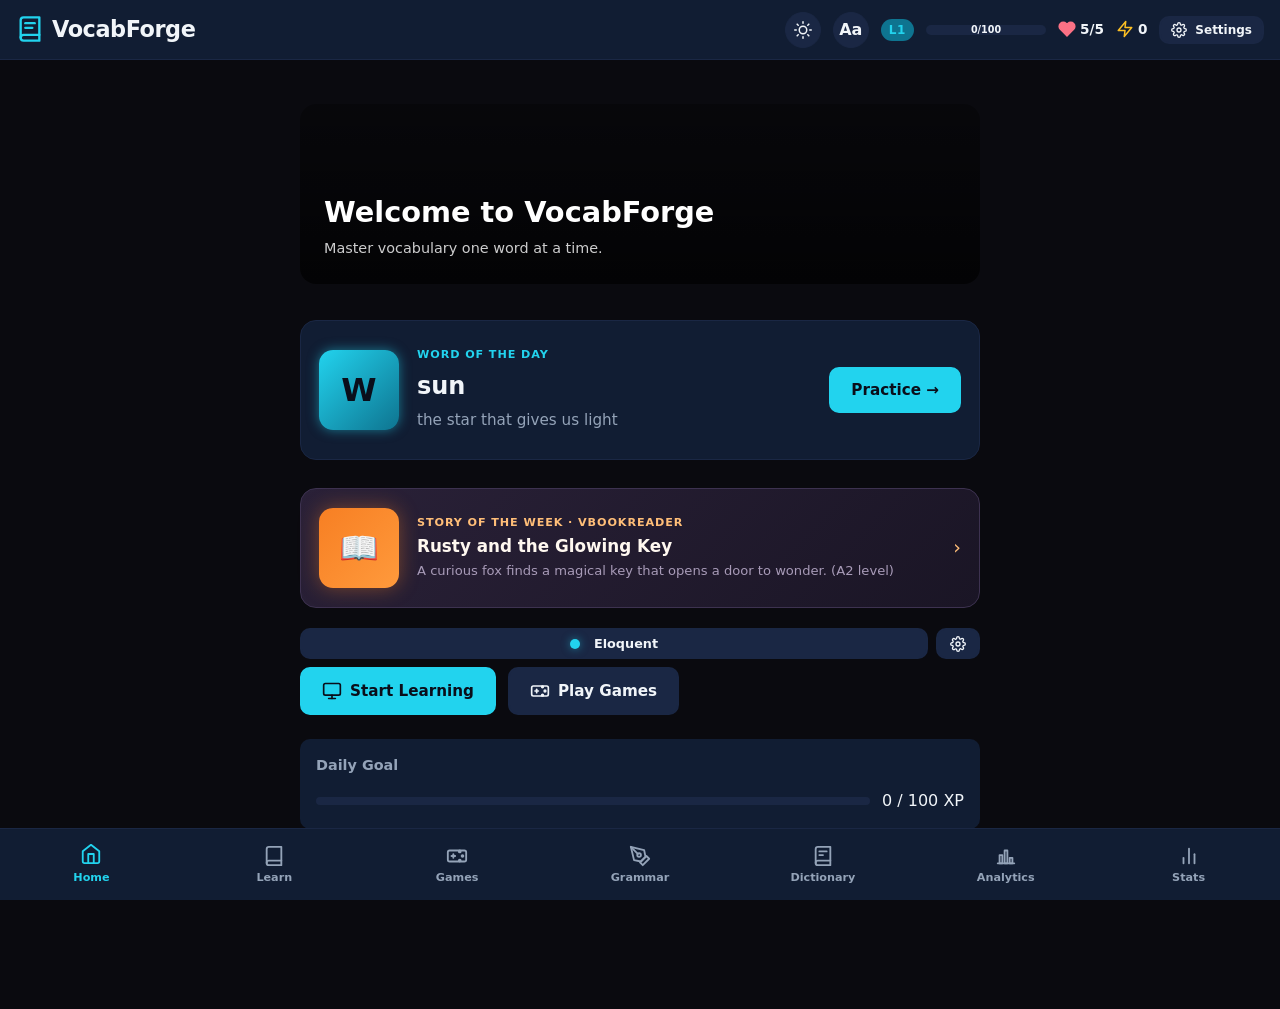
==== commit a84dbd79: "Add index.html" ====
--- a/index.html
+++ b/index.html
@@ -1,460 +1,467 @@
-<!DOCTYPE html>
-<html lang="en">
-<head>
-<meta charset="UTF-8">
-<meta http-equiv="Content-Security-Policy" content="default-src 'self'; script-src 'self' 'unsafe-inline'; style-src 'self' 'unsafe-inline'; img-src 'self' data: https:; font-src 'self'; connect-src 'self'; media-src 'self' blob:; object-src 'none'; frame-ancestors 'none'">
-<meta name="viewport" content="width=device-width, initial-scale=1.0">
-<title>VocabForge</title>
-<link rel="stylesheet" href="css/style.css">
-<style>
-/* Inline placeholder so the page works immediately before CSS loads */
-body { margin: 0; background: #0a0a0f; color: #f1f5f9; font-family: system-ui, sans-serif; }
-</style>
-</head>
-<body>
-
-<div id="app">
-
-  <!-- ====== HEADER ====== -->
-  <header id="topbar">
-    <div class="topbar-left">
-      <svg class="logo-icon" viewBox="0 0 24 24" width="28" height="28" fill="none" stroke="currentColor" stroke-width="2" stroke-linecap="round" stroke-linejoin="round">
-        <path d="M4 19.5A2.5 2.5 0 0 1 6.5 17H20"/>
-        <path d="M6.5 2H20v20H6.5A2.5 2.5 0 0 1 4 19.5v-15A2.5 2.5 0 0 1 6.5 2z"/>
-        <line x1="8" y1="7" x2="16" y2="7"/>
-        <line x1="8" y1="11" x2="14" y2="11"/>
-      </svg>
-      <span class="logo-text">VocabForge</span>
-    </div>
-    <div class="topbar-right">
-      <div class="theme-picker" id="themePicker">
-        <button class="theme-picker-btn" id="themePickerBtn" onclick="VF.toggleThemePicker()" title="Change Theme">
-          <svg viewBox="0 0 24 24" width="18" height="18" fill="none" stroke="currentColor" stroke-width="2" stroke-linecap="round" stroke-linejoin="round"><circle cx="12" cy="12" r="5"/><path d="M12 1v2M12 21v2M4.22 4.22l1.42 1.42M18.36 18.36l1.42 1.42M1 12h2M21 12h2M4.22 19.78l1.42-1.42M18.36 5.64l1.42-1.42"/></svg>
-        </button>
-        <div class="theme-picker-dropdown" id="themePickerDropdown">
-          <div class="theme-grid" id="themeGrid">
-            <!-- Populated by JS -->
-          </div>
-        </div>
-      </div>
-      <div class="font-picker" id="fontPicker">
-        <button class="font-picker-btn" id="fontPickerBtn" onclick="VF.toggleFontPicker()" title="Change Font">
-          <span style="font-size:16px;">Aa</span>
-        </button>
-        <div class="font-picker-dropdown" id="fontPickerDropdown">
-          <button class="font-option font-nunito active" onclick="VF.setFont('nunito')" data-font="nunito">Nunito</button>
-          <button class="font-option font-fredoka" onclick="VF.setFont('fredoka')" data-font="fredoka">Fredoka</button>
-          <button class="font-option font-quicksand" onclick="VF.setFont('quicksand')" data-font="quicksand">Quicksand</button>
-          <button class="font-option font-comfortaa" onclick="VF.setFont('comfortaa')" data-font="comfortaa">Comfortaa</button>
-          <button class="font-option font-baloo" onclick="VF.setFont('baloo')" data-font="baloo">Baloo 2</button>
-          <button class="font-option font-poppins" onclick="VF.setFont('poppins')" data-font="poppins">Poppins</button>
-        </div>
-      </div>
-      <span class="level-badge" id="levelBadge">L1</span>
-      <div class="xp-bar" id="xpBar">
-        <div class="xp-fill" id="xpFill" style="width: 0%"></div>
-        <span class="xp-text" id="xpText">0/100</span>
-      </div>
-      <div class="hearts" id="heartsDisplay">
-        <svg viewBox="0 0 24 24" width="18" height="18" fill="#fb7185" stroke="#fb7185" stroke-width="2"><path d="M20.84 4.61a5.5 5.5 0 0 0-7.78 0L12 5.67l-1.06-1.06a5.5 5.5 0 0 0-7.78 7.78l1.06 1.06L12 21.23l7.78-7.78 1.06-1.06a5.5 5.5 0 0 0 0-7.78z"/></svg>
-        <span id="heartsText">5/5</span>
-      </div>
-      <div class="streak" id="streakDisplay">
-        <svg viewBox="0 0 24 24" width="18" height="18" fill="none" stroke="#fbbf24" stroke-width="2" stroke-linecap="round" stroke-linejoin="round">
-          <path d="M13 2L3 14h9l-1 8 10-12h-9l1-8z"/>
-        </svg>
-        <span id="streakText">0</span>
-      </div>
-      <button class="btn btn-secondary btn-sm" id="btnSettings" style="padding:4px 10px;font-size:0.75rem;">
-        <svg viewBox="0 0 24 24" width="16" height="16" fill="none" stroke="currentColor" stroke-width="2" stroke-linecap="round" stroke-linejoin="round"><circle cx="12" cy="12" r="3"/><path d="M19.4 15a1.65 1.65 0 0 0 .33 1.82l.06.06a2 2 0 0 1 0 2.83 2 2 0 0 1-2.83 0l-.06-.06a1.65 1.65 0 0 0-1.82-.33 1.65 1.65 0 0 0-1 1.51V21a2 2 0 0 1-2 2 2 2 0 0 1-2-2v-.09A1.65 1.65 0 0 0 9 19.4a1.65 1.65 0 0 0-1.82.33l-.06.06a2 2 0 0 1-2.83 0 2 2 0 0 1 0-2.83l.06-.06A1.65 1.65 0 0 0 4.68 15a1.65 1.65 0 0 0-1.51-1H3a2 2 0 0 1-2-2 2 2 0 0 1 2-2h.09A1.65 1.65 0 0 0 4.6 9a1.65 1.65 0 0 0-.33-1.82l-.06-.06a2 2 0 0 1 0-2.83 2 2 0 0 1 2.83 0l.06.06A1.65 1.65 0 0 0 9 4.68a1.65 1.65 0 0 0 1-1.51V3a2 2 0 0 1 2-2 2 2 0 0 1 2 2v.09a1.65 1.65 0 0 0 1 1.51 1.65 1.65 0 0 0 1.82-.33l.06-.06a2 2 0 0 1 2.83 0 2 2 0 0 1 0 2.83l-.06.06A1.65 1.65 0 0 0 19.4 9a1.65 1.65 0 0 0 1.51 1H21a2 2 0 0 1 2 2 2 2 0 0 1-2 2h-.09a1.65 1.65 0 0 0-1.51 1z"/></svg>
-        Settings
-      </button>
-    </div>
-  </header>
-
-  <!-- ====== MAIN CONTENT ====== -->
-  <main id="main">
-
-    <!-- HOME SCREEN -->
-    <div class="screen" data-screen="home" data-active="true">
-      <div class="screen-content">
-        <div class="home-hero" id="homeHero" style="background-image:url('https://images.pexels.com/photos/256417/pexels-photo-256417.jpeg?auto=compress&w=800');">
-          <div class="home-hero-overlay">
-            <h1 style="font-size:1.8rem;font-weight:800;color:#fff;margin-bottom:4px;">Welcome to VocabForge</h1>
-            <p style="color:rgba(255,255,255,0.8);font-size:0.9rem;">Master vocabulary one word at a time.</p>
-          </div>
-        </div>
-
-        <!-- Word of the Day + Theme controls -->
-        <div class="wod-card glow-on-hover" id="wodCard" style="display:flex;align-items:center;gap:14px;padding:14px;border-radius:12px;background:var(--surface);border:1px solid var(--border,var(--surface2));margin:12px 0;">
-          <div style="flex:0 0 auto;width:48px;height:48px;border-radius:50%;background:var(--accent);color:var(--bg);display:flex;align-items:center;justify-content:center;font-weight:800;font-size:1.2rem;box-shadow:0 0 var(--glow-strength) var(--accent-glow);">W</div>
-          <div style="flex:1 1 auto;min-width:0;">
-            <div style="font-size:0.7rem;text-transform:uppercase;letter-spacing:0.08em;color:var(--accent);font-weight:700;">Word of the Day</div>
-            <div id="wodWord" style="font-size:1.15rem;font-weight:700;color:var(--text);margin-top:2px;">Loading…</div>
-            <div id="wodDef" style="font-size:0.85rem;color:var(--text-muted);margin-top:2px;line-height:1.5;"></div>
-          </div>
-          <button class="btn btn-secondary btn-sm" onclick="VF.showScreen('flashcards')" title="Practice">Practice</button>
-        </div>
-
-        <!-- Story of the Week (cross-promote VBookReader) -->
-        <a href="../VBookReader/index.html" target="_blank" rel="noopener" class="sotw-card glow-on-hover" style="display:flex;align-items:center;gap:14px;padding:14px;border-radius:12px;background:linear-gradient(135deg,#2a2138 0%,#1a1525 100%);border:1px solid #3d3250;margin:8px 0;text-decoration:none;color:inherit;transition:transform 0.2s,box-shadow 0.2s;">
-          <div style="flex:0 0 auto;width:48px;height:48px;border-radius:12px;background:#f77f23;color:#fff;display:flex;align-items:center;justify-content:center;font-size:1.5rem;">📖</div>
-          <div style="flex:1 1 auto;min-width:0;">
-            <div style="font-size:0.7rem;text-transform:uppercase;letter-spacing:0.08em;color:#ffbe78;font-weight:700;">Story of the Week · VBookReader</div>
-            <div id="sotwTitle" style="font-size:1.05rem;font-weight:700;color:#fff8f0;margin-top:2px;">Loading story…</div>
-            <div id="sotwDesc" style="font-size:0.82rem;color:#a89bb8;margin-top:2px;line-height:1.5;"></div>
-          </div>
-          <span style="color:#ffbe78;font-size:1.2rem;">›</span>
-        </a>
-
-        <!-- Theme + Settings quick bar -->
-        <div style="display:flex;gap:8px;margin:8px 0;">
-          <button class="btn btn-secondary btn-sm" onclick="VF.cycleTheme()" title="Cycle theme" style="flex:1;">
-            <span style="display:inline-block;width:10px;height:10px;border-radius:50%;background:var(--accent);margin-right:6px;box-shadow:0 0 8px var(--accent-glow);"></span>
-            <span id="btnCycleTheme">Eloquent</span>
-          </button>
-          <button class="btn btn-secondary btn-sm" onclick="VF.openModal('modalSettings')" title="Settings" style="flex:0 0 auto;padding:0 12px;">
-            <svg viewBox="0 0 24 24" width="16" height="16" fill="none" stroke="currentColor" stroke-width="2" stroke-linecap="round" stroke-linejoin="round"><circle cx="12" cy="12" r="3"/><path d="M19.4 15a1.65 1.65 0 0 0 .33 1.82l.06.06a2 2 0 0 1 0 2.83 2 2 0 0 1-2.83 0l-.06-.06a1.65 1.65 0 0 0-1.82-.33 1.65 1.65 0 0 0-1 1.51V21a2 2 0 0 1-2 2 2 2 0 0 1-2-2v-.09A1.65 1.65 0 0 0 9 19.4a1.65 1.65 0 0 0-1.82.33l-.06.06a2 2 0 0 1-2.83 0 2 2 0 0 1 0-2.83l.06-.06a1.65 1.65 0 0 0 .33-1.82 1.65 1.65 0 0 0-1.51-1H3a2 2 0 0 1-2-2 2 2 0 0 1 2-2h.09A1.65 1.65 0 0 0 4.6 9a1.65 1.65 0 0 0-.33-1.82l-.06-.06a2 2 0 0 1 0-2.83 2 2 0 0 1 2.83 0l.06.06a1.65 1.65 0 0 0 1.82.33H9a1.65 1.65 0 0 0 1-1.51V3a2 2 0 0 1 2-2 2 2 0 0 1 2 2v.09a1.65 1.65 0 0 0 1 1.51 1.65 1.65 0 0 0 1.82-.33l.06-.06a2 2 0 0 1 2.83 0 2 2 0 0 1 0 2.83l-.06.06a1.65 1.65 0 0 0-.33 1.82V9a1.65 1.65 0 0 0 1.51 1H21a2 2 0 0 1 2 2 2 2 0 0 1-2 2h-.09a1.65 1.65 0 0 0-1.51 1z"/></svg>
-          </button>
-        </div>
-
-        <div class="home-actions">
-          <button class="btn btn-primary" onclick="VF.showScreen('flashcards')">
-            <svg viewBox="0 0 24 24" width="20" height="20" fill="none" stroke="currentColor" stroke-width="2" stroke-linecap="round" stroke-linejoin="round"><rect x="2" y="3" width="20" height="14" rx="2" ry="2"/><line x1="8" y1="21" x2="16" y2="21"/><line x1="12" y1="17" x2="12" y2="21"/></svg>
-            <span>Start Learning</span>
-          </button>
-          <button class="btn btn-secondary" onclick="VF.showScreen('games-menu')">
-            <svg viewBox="0 0 24 24" width="20" height="20" fill="none" stroke="currentColor" stroke-width="2" stroke-linecap="round" stroke-linejoin="round"><line x1="6" y1="12" x2="10" y2="12"/><line x1="8" y1="10" x2="8" y2="14"/><circle cx="18" cy="12" r="1"/><circle cx="15" cy="7" r="1"/><circle cx="15" cy="17" r="1"/><rect x="2" y="6" width="20" height="12" rx="2"/></svg>
-            <span>Play Games</span>
-          </button>
-        </div>
-        <div class="daily-goal-card">
-          <h3>Daily Goal</h3>
-          <div class="goal-progress">
-            <div class="goal-bar"><div class="goal-fill" id="dailyGoalFill" style="width:0%"></div></div>
-            <span id="dailyGoalText">0 / 100 XP</span>
-          </div>
-        </div>
-      </div>
-    </div>
-
-    <!-- FLASHCARDS SCREEN -->
-    <div class="screen" data-screen="flashcards" data-active="false">
-      <div class="screen-content" id="flashcardsContent"></div>
-    </div>
-
-    <!-- GAMES MENU SCREEN -->
-    <div class="screen" data-screen="games-menu" data-active="false">
-      <div class="screen-content">
-        <h2 class="screen-title">Games</h2>
-        <div class="games-grid">
-          <button class="game-card game-card-img" onclick="VF.showScreen('game-quiz')" style="background-image:url('https://images.pexels.com/photos/5905888/pexels-photo-5905888.jpeg?auto=compress&w=400');">
-            <div class="game-card-overlay">
-              <span class="game-name">Quiz</span>
-              <span class="game-desc">Multiple choice</span>
-            </div>
-          </button>
-          <button class="game-card game-card-img" onclick="VF.showScreen('game-typing')" style="background-image:url('https://images.pexels.com/photos/5905937/pexels-photo-5905937.jpeg?auto=compress&w=400');">
-            <div class="game-card-overlay">
-              <span class="game-name">Typing</span>
-              <span class="game-desc">Type the word</span>
-            </div>
-          </button>
-          <button class="game-card game-card-img" onclick="VF.showScreen('game-memory')" style="background-image:url('https://images.pexels.com/photos/698808/pexels-photo-698808.jpeg?auto=compress&w=400');">
-            <div class="game-card-overlay">
-              <span class="game-name">Memory</span>
-              <span class="game-desc">Match pairs</span>
-            </div>
-          </button>
-          <button class="game-card game-card-img" onclick="VF.showScreen('game-wordsearch')" style="background-image:url('https://images.pexels.com/photos/572056/pexels-photo-572056.jpeg?auto=compress&w=400');">
-            <div class="game-card-overlay">
-              <span class="game-name">Word Search</span>
-              <span class="game-desc">Find the words</span>
-            </div>
-          </button>
-        </div>
-      </div>
-    </div>
-
-    <!-- GRAMMAR SCREEN -->
-    <div class="screen" data-screen="grammar" data-active="false">
-      <div class="screen-content" id="grammarContent"></div>
-    </div>
-
-    <!-- STATS SCREEN -->
-    <div class="screen" data-screen="stats" data-active="false">
-      <div class="screen-content">
-        <h2 class="screen-title">Statistics</h2>
-        <div class="stats-grid">
-          <div class="stat-card">
-            <span class="stat-value" id="statXP">0</span>
-            <span class="stat-label">Total XP</span>
-          </div>
-          <div class="stat-card">
-            <span class="stat-value" id="statStreak">0</span>
-            <span class="stat-label">Current Streak</span>
-          </div>
-          <div class="stat-card">
-            <span class="stat-value" id="statBestStreak">0</span>
-            <span class="stat-label">Best Streak</span>
-          </div>
-          <div class="stat-card">
-            <span class="stat-value" id="statWords">0</span>
-            <span class="stat-label">Words Learned</span>
-          </div>
-        </div>
-        <div class="achievements-section">
-          <h3>Achievements</h3>
-          <div class="achievements-grid" id="achievementsGrid">
-            <div class="achievement locked">
-              <svg viewBox="0 0 24 24" width="24" height="24" fill="none" stroke="currentColor" stroke-width="2" stroke-linecap="round" stroke-linejoin="round"><path d="M6 9H4.5a2.5 2.5 0 0 1 0-5H6"/><path d="M18 9h1.5a2.5 2.5 0 0 0 0-5H18"/><path d="M4 22h16"/><path d="M10 14.66V17c0 .55-.47.98-.97 1.21C7.85 18.75 7 20.24 7 22"/><path d="M14 14.66V17c0 .55.47.98.97 1.21C16.15 18.75 17 20.24 17 22"/><path d="M18 2H6v7a6 6 0 0 0 12 0V2Z"/></svg>
-              <span>First Steps</span>
-            </div>
-            <div class="achievement locked">
-              <svg viewBox="0 0 24 24" width="24" height="24" fill="none" stroke="currentColor" stroke-width="2" stroke-linecap="round" stroke-linejoin="round"><path d="M6 9H4.5a2.5 2.5 0 0 1 0-5H6"/><path d="M18 9h1.5a2.5 2.5 0 0 0 0-5H18"/><path d="M4 22h16"/><path d="M10 14.66V17c0 .55-.47.98-.97 1.21C7.85 18.75 7 20.24 7 22"/><path d="M14 14.66V17c0 .55.47.98.97 1.21C16.15 18.75 17 20.24 17 22"/><path d="M18 2H6v7a6 6 0 0 0 12 0V2Z"/></svg>
-              <span>Week Warrior</span>
-            </div>
-            <div class="achievement locked">
-              <svg viewBox="0 0 24 24" width="24" height="24" fill="none" stroke="currentColor" stroke-width="2" stroke-linecap="round" stroke-linejoin="round"><path d="M6 9H4.5a2.5 2.5 0 0 1 0-5H6"/><path d="M18 9h1.5a2.5 2.5 0 0 0 0-5H18"/><path d="M4 22h16"/><path d="M10 14.66V17c0 .55-.47.98-.97 1.21C7.85 18.75 7 20.24 7 22"/><path d="M14 14.66V17c0 .55.47.98.97 1.21C16.15 18.75 17 20.24 17 22"/><path d="M18 2H6v7a6 6 0 0 0 12 0V2Z"/></svg>
-              <span>Century Club</span>
-            </div>
-            <div class="achievement locked">
-              <svg viewBox="0 0 24 24" width="24" height="24" fill="none" stroke="currentColor" stroke-width="2" stroke-linecap="round" stroke-linejoin="round"><path d="M6 9H4.5a2.5 2.5 0 0 1 0-5H6"/><path d="M18 9h1.5a2.5 2.5 0 0 0 0-5H18"/><path d="M4 22h16"/><path d="M10 14.66V17c0 .55-.47.98-.97 1.21C7.85 18.75 7 20.24 7 22"/><path d="M14 14.66V17c0 .55.47.98.97 1.21C16.15 18.75 17 20.24 17 22"/><path d="M18 2H6v7a6 6 0 0 0 12 0V2Z"/></svg>
-              <span>Perfectionist</span>
-            </div>
-          </div>
-        </div>
-      </div>
-    </div>
-
-    <!-- DICTIONARY SCREEN -->
-    <div class="screen" data-screen="dictionary" data-active="false">
-      <div class="screen-content" id="dictionaryContent"></div>
-    </div>
-
-    <!-- SETTINGS SCREEN -->
-    <div class="screen" data-screen="settings" data-active="false">
-      <div class="screen-content" id="settingsContent"></div>
-    </div>
-
-    <!-- GAME QUIZ SCREEN -->
-    <div class="screen" data-screen="game-quiz" data-active="false">
-      <div class="screen-content"></div>
-    </div>
-    <div class="screen" data-screen="game-typing" data-active="false">
-      <div class="screen-content" id="typingContent"></div>
-    </div>
-    <div class="screen" data-screen="game-memory" data-active="false">
-      <div class="screen-content" id="memoryContent"></div>
-    </div>
-    <div class="screen" data-screen="game-wordsearch" data-active="false">
-      <div class="screen-content" id="wordsearchContent"></div>
-    </div>
-
-  </main>
-
-  <!-- ====== BOTTOM NAV ====== -->
-  <nav id="bottomNav">
-    <button class="nav-tab" data-nav="home" data-active="true">
-      <svg viewBox="0 0 24 24" width="22" height="22" fill="none" stroke="currentColor" stroke-width="2" stroke-linecap="round" stroke-linejoin="round"><path d="M3 9l9-7 9 7v11a2 2 0 0 1-2 2H5a2 2 0 0 1-2-2z"/><polyline points="9 22 9 12 15 12 15 22"/></svg>
-      <span>Home</span>
-    </button>
-    <button class="nav-tab" data-nav="flashcards">
-      <svg viewBox="0 0 24 24" width="22" height="22" fill="none" stroke="currentColor" stroke-width="2" stroke-linecap="round" stroke-linejoin="round"><path d="M4 19.5A2.5 2.5 0 0 1 6.5 17H20"/><path d="M6.5 2H20v20H6.5A2.5 2.5 0 0 1 4 19.5v-15A2.5 2.5 0 0 1 6.5 2z"/></svg>
-      <span>Learn</span>
-    </button>
-    <button class="nav-tab" data-nav="games-menu">
-      <svg viewBox="0 0 24 24" width="22" height="22" fill="none" stroke="currentColor" stroke-width="2" stroke-linecap="round" stroke-linejoin="round"><line x1="6" y1="12" x2="10" y2="12"/><line x1="8" y1="10" x2="8" y2="14"/><circle cx="18" cy="12" r="1"/><circle cx="15" cy="7" r="1"/><circle cx="15" cy="17" r="1"/><rect x="2" y="6" width="20" height="12" rx="2"/></svg>
-      <span>Games</span>
-    </button>
-    <button class="nav-tab" data-nav="grammar">
-      <svg viewBox="0 0 24 24" width="22" height="22" fill="none" stroke="currentColor" stroke-width="2" stroke-linecap="round" stroke-linejoin="round"><path d="M12 19l7-7 3 3-7 7-3-3z"/><path d="M18 13l-1.5-7.5L2 2l3.5 14.5L13 18l5-5z"/><path d="M2 2l7.586 7.586"/><circle cx="11" cy="11" r="2"/></svg>
-      <span>Grammar</span>
-    </button>
-    <button class="nav-tab" data-nav="dictionary">
-      <svg viewBox="0 0 24 24" width="22" height="22" fill="none" stroke="currentColor" stroke-width="2" stroke-linecap="round" stroke-linejoin="round"><path d="M4 19.5A2.5 2.5 0 0 1 6.5 17H20"/><path d="M6.5 2H20v20H6.5A2.5 2.5 0 0 1 4 19.5v-15A2.5 2.5 0 0 1 6.5 2z"/><line x1="8" y1="7" x2="16" y2="7"/><line x1="8" y1="11" x2="12" y2="11"/></svg>
-      <span>Dictionary</span>
-    </button>
-    <button class="nav-tab" data-nav="stats">
-      <svg viewBox="0 0 24 24" width="22" height="22" fill="none" stroke="currentColor" stroke-width="2" stroke-linecap="round" stroke-linejoin="round"><line x1="18" y1="20" x2="18" y2="10"/><line x1="12" y1="20" x2="12" y2="4"/><line x1="6" y1="20" x2="6" y2="14"/></svg>
-      <span>Stats</span>
-    </button>
-  </nav>
-
-  <!-- ====== MODALS ====== -->
-
-  <!-- Settings Modal -->
-  <div class="modal-overlay" id="modalSettings" data-visible="false">
-    <div class="modal">
-      <div class="modal-header">
-        <h2>Settings</h2>
-        <button class="modal-close" onclick="VF.closeModal('modalSettings')">
-          <svg viewBox="0 0 24 24" width="20" height="20" fill="none" stroke="currentColor" stroke-width="2" stroke-linecap="round" stroke-linejoin="round"><line x1="18" y1="6" x2="6" y2="18"/><line x1="6" y1="6" x2="18" y2="18"/></svg>
-        </button>
-      </div>
-      <div class="modal-body">
-        <div class="setting-row">
-          <span>Sound Effects</span>
-          <label class="toggle"><input type="checkbox" id="toggleSound" checked><span class="toggle-slider"></span></label>
-        </div>
-        <div class="setting-row">
-          <span>Text-to-Speech</span>
-          <label class="toggle"><input type="checkbox" id="toggleTTS" checked><span class="toggle-slider"></span></label>
-        </div>
-        <div class="setting-row">
-          <span>TTS Model</span>
-          <select id="selTtsModel" class="setting-input" style="width:160px;">
-            <option value="speechma">🗣️ SpeechMa (Browser)</option>
-            <option value="naturalreader">🎙️ NaturalReader</option>
-            <option value="lovevoice">💖 LoveVoice AI</option>
-          </select>
-        </div>
-        <div class="setting-row">
-          <span>TTS Voice</span>
-          <select id="selTtsVoice" class="setting-input" style="width:140px;"></select>
-        </div>
-        <div class="setting-row">
-          <span>Daily XP Goal</span>
-          <select id="selDailyGoal" class="setting-input" style="width:90px;">
-            <option value="50">50 XP</option>
-            <option value="100">100 XP</option>
-            <option value="200">200 XP</option>
-          </select>
-        </div>
-        <div class="setting-row">
-          <span>Theme</span>
-          <button class="btn btn-secondary btn-sm" id="btnCycleTheme">Eloquent</button>
-        </div>
-        <div class="setting-row" style="border-top:2px solid var(--surface2);margin-top:8px;padding-top:16px;">
-          <span>Glow Strength</span>
-          <div style="display:flex;align-items:center;gap:8px;">
-            <input type="range" min="0" max="40" step="1" value="12" oninput="VF.setGlowStrength(this.value)" style="width:120px;">
-            <span id="lblGlow" style="min-width:42px;font-size:0.85rem;color:var(--text-muted);">12px</span>
-          </div>
-        </div>
-        <div class="setting-row">
-          <span>Outline Width</span>
-          <div style="display:flex;align-items:center;gap:8px;">
-            <input type="range" min="0" max="4" step="1" value="2" oninput="VF.setOutlineWidth(this.value)" style="width:120px;">
-            <span id="lblOutline" style="min-width:42px;font-size:0.85rem;color:var(--text-muted);">2px</span>
-          </div>
-        </div>
-        <div class="setting-row">
-          <span>Theme Intensity</span>
-          <div style="display:flex;align-items:center;gap:8px;">
-            <input type="range" min="0" max="100" step="5" value="100" oninput="VF.setThemeIntensity(this.value/100)" style="width:120px;">
-            <span id="lblIntensity" style="min-width:42px;font-size:0.85rem;color:var(--text-muted);">100%</span>
-          </div>
-        </div>
-        <div class="setting-row" style="border-top:2px solid var(--surface2);margin-top:8px;padding-top:16px;">
-          <span>Vocabulary Packs</span>
-          <button class="btn btn-secondary btn-sm" onclick="VF.togglePackPicker()">Choose</button>
-        </div>
-        <div id="packPicker" style="display:none;padding:0 16px 12px;">
-          <p style="font-size:0.8rem;color:var(--text-muted);margin-bottom:10px;">Toggle which packs are active. Total active words appear in stats.</p>
-          <div id="packGrid" style="display:grid;grid-template-columns:1fr 1fr;gap:8px;"></div>
-          <div id="packStats" style="margin-top:10px;font-size:0.85rem;color:var(--accent);"></div>
-        </div>
-        <div class="setting-row" style="border-top:2px solid var(--surface2);margin-top:8px;padding-top:16px;">
-          <span>Story Tools</span>
-          <div style="display:flex;gap:6px;">
-            <a class="btn btn-secondary btn-sm" href="../VBookReader/index.html" target="_blank" rel="noopener">Reader</a>
-            <a class="btn btn-secondary btn-sm" href="../VBookMaker/index.html" target="_blank" rel="noopener">Maker</a>
-          </div>
-        </div>
-        <div class="setting-row" style="border-top:2px solid var(--surface2);margin-top:8px;padding-top:16px;">
-          <span>Data</span>
-          <div style="display:flex;gap:6px;">
-            <button class="btn btn-secondary btn-sm" id="btnExportProgress">Export</button>
-            <button class="btn btn-secondary btn-sm" id="btnImportProgress">Import</button>
-          </div>
-        </div>
-        <div class="setting-row">
-          <span style="color:var(--danger);">Reset Progress</span>
-          <button class="btn btn-danger btn-sm" id="btnResetProgress">Reset All</button>
-        </div>
-      </div>
-    </div>
-  </div>
-
-  <!-- Achievements Modal -->
-  <div class="modal-overlay" id="modalAchievements" data-visible="false">
-    <div class="modal">
-      <div class="modal-header">
-        <h2>Achievements</h2>
-        <button class="modal-close" onclick="VF.closeModal('modalAchievements')">
-          <svg viewBox="0 0 24 24" width="20" height="20" fill="none" stroke="currentColor" stroke-width="2" stroke-linecap="round" stroke-linejoin="round"><line x1="18" y1="6" x2="6" y2="18"/><line x1="6" y1="6" x2="18" y2="18"/></svg>
-        </button>
-      </div>
-      <div class="modal-body">
-        <div class="achievements-grid">
-          <div class="achievement locked"><span>First Steps</span></div>
-          <div class="achievement locked"><span>Week Warrior</span></div>
-          <div class="achievement locked"><span>Century Club</span></div>
-          <div class="achievement locked"><span>Perfectionist</span></div>
-        </div>
-      </div>
-    </div>
-  </div>
-
-  <!-- Level Up Modal -->
-  <div class="modal-overlay" id="modalLevelUp" data-visible="false">
-    <div class="modal">
-      <div class="level-up-celebration">
-        <div class="levelup-icon">
-          <svg viewBox="0 0 24 24" width="64" height="64" fill="none" stroke="#fbbf24" stroke-width="2" stroke-linecap="round" stroke-linejoin="round"><path d="M6 9H4.5a2.5 2.5 0 0 1 0-5H6"/><path d="M18 9h1.5a2.5 2.5 0 0 0 0-5H18"/><path d="M4 22h16"/><path d="M10 14.66V17c0 .55-.47.98-.97 1.21C7.85 18.75 7 20.24 7 22"/><path d="M14 14.66V17c0 .55.47.98.97 1.21C16.15 18.75 17 20.24 17 22"/><path d="M18 2H6v7a6 6 0 0 0 12 0V2Z"/></svg>
-        </div>
-        <h2>Level Up!</h2>
-        <p class="levelup-level" id="levelUpTo">Level 2</p>
-        <p class="xp-earned" id="levelUpXP">+0 XP this session</p>
-        <button class="btn btn-primary" style="margin-top:16px;" onclick="VF.closeModal('modalLevelUp')">Continue</button>
-      </div>
-    </div>
-  </div>
-
-  <!-- Game Over Modal -->
-  <div class="modal-overlay" id="modalGameOver" data-visible="false">
-    <div class="modal">
-      <div class="modal-header">
-        <h2>Game Over</h2>
-        <button class="modal-close" onclick="VF.closeModal('modalGameOver')">
-          <svg viewBox="0 0 24 24" width="20" height="20" fill="none" stroke="currentColor" stroke-width="2" stroke-linecap="round" stroke-linejoin="round"><line x1="18" y1="6" x2="6" y2="18"/><line x1="6" y1="6" x2="18" y2="18"/></svg>
-        </button>
-      </div>
-      <div class="modal-body">
-        <p>Hearts ran out! Try again tomorrow or practice to restore them.</p>
-        <div class="gameover-stats">
-          <div class="gameover-stat"><span class="go-label">Score</span><span class="go-value" id="goScore">0</span></div>
-          <div class="gameover-stat"><span class="go-label">Correct</span><span class="go-value" id="goCorrect">0</span></div>
-        </div>
-        <button class="btn btn-primary" onclick="VF.closeModal('modalGameOver')">OK</button>
-      </div>
-    </div>
-  </div>
-
-</div><!-- /#app -->
-
-<script src="js/vocabulary.js"></script>
-<script src="js/data/wordnet-core.js"></script>
-<script src="js/packs/legal.js"></script>
-<script src="js/packs/it.js"></script>
-<script src="js/packs/hr.js"></script>
-<script src="js/packs/marketing.js"></script>
-<script src="js/packs/halloween.js"></script>
-<script src="js/packs/christmas.js"></script>
-<script src="js/packs/medical.js"></script>
-<script src="js/packs-loader.js"></script>
-<script src="js/data/vocab-unified.js"></script>
-<script src="js/progress.js"></script>
-<script src="js/audio.js"></script>
-<script src="js/games/flashcards.js"></script>
-<script src="js/games/memory.js"></script>
-<script src="js/games/typing.js"></script>
-<script src="js/games/quiz.js"></script>
-<script src="js/games/wordsearch.js"></script>
-<script src="js/grammar.js"></script>
-<script src="js/games/grammar-drill.js"></script>
-<script src="js/wod.js"></script>
-<script src="js/app.js"></script>
-</body>
-</html>
+<!DOCTYPE html>
+<html lang="en">
+<head>
+<meta charset="UTF-8">
+<meta http-equiv="Content-Security-Policy" content="default-src 'self'; script-src 'self' 'unsafe-inline'; style-src 'self' 'unsafe-inline'; img-src 'self' data: https:; font-src 'self'; connect-src 'self'; media-src 'self' blob:; object-src 'none'; frame-ancestors 'none'">
+<meta name="viewport" content="width=device-width, initial-scale=1.0">
+<title>VocabForge</title>
+<link rel="stylesheet" href="css/style.css">
+<style>
+/* Inline placeholder so the page works immediately before CSS loads */
+body { margin: 0; background: #0a0a0f; color: #f1f5f9; font-family: system-ui, sans-serif; }
+</style>
+</head>
+<body>
+
+<div id="app">
+
+  <!-- ====== HEADER ====== -->
+  <header id="topbar">
+    <div class="topbar-left">
+      <svg class="logo-icon" viewBox="0 0 24 24" width="28" height="28" fill="none" stroke="currentColor" stroke-width="2" stroke-linecap="round" stroke-linejoin="round">
+        <path d="M4 19.5A2.5 2.5 0 0 1 6.5 17H20"/>
+        <path d="M6.5 2H20v20H6.5A2.5 2.5 0 0 1 4 19.5v-15A2.5 2.5 0 0 1 6.5 2z"/>
+        <line x1="8" y1="7" x2="16" y2="7"/>
+        <line x1="8" y1="11" x2="14" y2="11"/>
+      </svg>
+      <span class="logo-text">VocabForge</span>
+    </div>
+    <div class="topbar-right">
+      <div class="theme-picker" id="themePicker">
+        <button class="theme-picker-btn" id="themePickerBtn" onclick="VF.toggleThemePicker()" title="Change Theme">
+          <svg viewBox="0 0 24 24" width="18" height="18" fill="none" stroke="currentColor" stroke-width="2" stroke-linecap="round" stroke-linejoin="round"><circle cx="12" cy="12" r="5"/><path d="M12 1v2M12 21v2M4.22 4.22l1.42 1.42M18.36 18.36l1.42 1.42M1 12h2M21 12h2M4.22 19.78l1.42-1.42M18.36 5.64l1.42-1.42"/></svg>
+        </button>
+        <div class="theme-picker-dropdown" id="themePickerDropdown">
+          <div class="theme-grid" id="themeGrid">
+            <!-- Populated by JS -->
+          </div>
+        </div>
+      </div>
+      <div class="font-picker" id="fontPicker">
+        <button class="font-picker-btn" id="fontPickerBtn" onclick="VF.toggleFontPicker()" title="Change Font">
+          <span style="font-size:16px;">Aa</span>
+        </button>
+        <div class="font-picker-dropdown" id="fontPickerDropdown">
+          <button class="font-option font-nunito active" onclick="VF.setFont('nunito')" data-font="nunito">Nunito</button>
+          <button class="font-option font-fredoka" onclick="VF.setFont('fredoka')" data-font="fredoka">Fredoka</button>
+          <button class="font-option font-quicksand" onclick="VF.setFont('quicksand')" data-font="quicksand">Quicksand</button>
+          <button class="font-option font-comfortaa" onclick="VF.setFont('comfortaa')" data-font="comfortaa">Comfortaa</button>
+          <button class="font-option font-baloo" onclick="VF.setFont('baloo')" data-font="baloo">Baloo 2</button>
+          <button class="font-option font-poppins" onclick="VF.setFont('poppins')" data-font="poppins">Poppins</button>
+        </div>
+      </div>
+      <span class="level-badge" id="levelBadge">L1</span>
+      <div class="xp-bar" id="xpBar">
+        <div class="xp-fill" id="xpFill" style="width: 0%"></div>
+        <span class="xp-text" id="xpText">0/100</span>
+      </div>
+      <div class="hearts" id="heartsDisplay">
+        <svg viewBox="0 0 24 24" width="18" height="18" fill="#fb7185" stroke="#fb7185" stroke-width="2"><path d="M20.84 4.61a5.5 5.5 0 0 0-7.78 0L12 5.67l-1.06-1.06a5.5 5.5 0 0 0-7.78 7.78l1.06 1.06L12 21.23l7.78-7.78 1.06-1.06a5.5 5.5 0 0 0 0-7.78z"/></svg>
+        <span id="heartsText">5/5</span>
+      </div>
+      <div class="streak" id="streakDisplay">
+        <svg viewBox="0 0 24 24" width="18" height="18" fill="none" stroke="#fbbf24" stroke-width="2" stroke-linecap="round" stroke-linejoin="round">
+          <path d="M13 2L3 14h9l-1 8 10-12h-9l1-8z"/>
+        </svg>
+        <span id="streakText">0</span>
+      </div>
+      <button class="btn btn-secondary btn-sm" id="btnSettings" style="padding:4px 10px;font-size:0.75rem;">
+        <svg viewBox="0 0 24 24" width="16" height="16" fill="none" stroke="currentColor" stroke-width="2" stroke-linecap="round" stroke-linejoin="round"><circle cx="12" cy="12" r="3"/><path d="M19.4 15a1.65 1.65 0 0 0 .33 1.82l.06.06a2 2 0 0 1 0 2.83 2 2 0 0 1-2.83 0l-.06-.06a1.65 1.65 0 0 0-1.82-.33 1.65 1.65 0 0 0-1 1.51V21a2 2 0 0 1-2 2 2 2 0 0 1-2-2v-.09A1.65 1.65 0 0 0 9 19.4a1.65 1.65 0 0 0-1.82.33l-.06.06a2 2 0 0 1-2.83 0 2 2 0 0 1 0-2.83l.06-.06A1.65 1.65 0 0 0 4.68 15a1.65 1.65 0 0 0-1.51-1H3a2 2 0 0 1-2-2 2 2 0 0 1 2-2h.09A1.65 1.65 0 0 0 4.6 9a1.65 1.65 0 0 0-.33-1.82l-.06-.06a2 2 0 0 1 0-2.83 2 2 0 0 1 2.83 0l.06.06A1.65 1.65 0 0 0 9 4.68a1.65 1.65 0 0 0 1-1.51V3a2 2 0 0 1 2-2 2 2 0 0 1 2 2v.09a1.65 1.65 0 0 0 1 1.51 1.65 1.65 0 0 0 1.82-.33l.06-.06a2 2 0 0 1 2.83 0 2 2 0 0 1 0 2.83l-.06.06A1.65 1.65 0 0 0 19.4 9a1.65 1.65 0 0 0 1.51 1H21a2 2 0 0 1 2 2 2 2 0 0 1-2 2h-.09a1.65 1.65 0 0 0-1.51 1z"/></svg>
+        Settings
+      </button>
+    </div>
+  </header>
+
+  <!-- ====== MAIN CONTENT ====== -->
+  <main id="main">
+
+    <!-- HOME SCREEN -->
+    <div class="screen" data-screen="home" data-active="true">
+      <div class="screen-content">
+        <div class="home-hero glow-on-hover" id="homeHero" style="background-image:url('https://images.pexels.com/photos/256417/pexels-photo-256417.jpeg?auto=compress&w=1280');">
+          <div class="home-hero-overlay">
+            <h1 style="font-size:1.8rem;font-weight:800;color:#fff;margin-bottom:4px;">Welcome to VocabForge</h1>
+            <p style="color:rgba(255,255,255,0.8);font-size:0.9rem;">Master vocabulary one word at a time.</p>
+          </div>
+        </div>
+
+        <!-- Word of the Day + Theme controls -->
+        <div class="wod-card glow-on-hover" id="wodCard" style="display:flex;align-items:center;gap:18px;padding:18px;border-radius:16px;background:var(--surface);border:1px solid var(--border,var(--surface2));margin:16px 0;min-height:140px;">
+          <div style="flex:0 0 auto;width:80px;height:80px;border-radius:14px;background:linear-gradient(135deg,var(--accent),var(--accent-dim));color:var(--bg);display:flex;align-items:center;justify-content:center;font-weight:800;font-size:2rem;box-shadow:0 0 var(--glow-strength) var(--accent-glow);">W</div>
+          <div style="flex:1 1 auto;min-width:0;">
+            <div style="font-size:0.7rem;text-transform:uppercase;letter-spacing:0.08em;color:var(--accent);font-weight:700;">Word of the Day</div>
+            <div id="wodWord" style="font-size:1.5rem;font-weight:700;color:var(--text);margin-top:4px;">Loading…</div>
+            <div id="wodDef" style="font-size:0.95rem;color:var(--text-muted);margin-top:4px;line-height:1.6;"></div>
+          </div>
+          <button class="btn btn-primary" onclick="VF.showScreen('flashcards')" title="Practice" style="flex-shrink:0;">Practice →</button>
+        </div>
+
+        <!-- Story of the Week (cross-promote VBookReader) -->
+        <a href="../VBookReader/index.html" target="_blank" rel="noopener" class="sotw-card glow-on-hover" style="display:flex;align-items:center;gap:18px;padding:18px;border-radius:16px;background:linear-gradient(135deg,#2a2138 0%,#1a1525 100%);border:1px solid #3d3250;margin:12px 0;text-decoration:none;color:inherit;transition:transform 0.2s,box-shadow 0.2s;min-height:120px;">
+          <div style="flex:0 0 auto;width:80px;height:80px;border-radius:14px;background:linear-gradient(135deg,#f77f23,#ff9a3c);color:#fff;display:flex;align-items:center;justify-content:center;font-size:2rem;box-shadow:0 0 20px rgba(247,127,35,0.4);">📖</div>
+          <div style="flex:1 1 auto;min-width:0;">
+            <div style="font-size:0.7rem;text-transform:uppercase;letter-spacing:0.08em;color:#ffbe78;font-weight:700;">Story of the Week · VBookReader</div>
+            <div id="sotwTitle" style="font-size:1.05rem;font-weight:700;color:#fff8f0;margin-top:2px;">Loading story…</div>
+            <div id="sotwDesc" style="font-size:0.82rem;color:#a89bb8;margin-top:2px;line-height:1.5;"></div>
+          </div>
+          <span style="color:#ffbe78;font-size:1.2rem;">›</span>
+        </a>
+
+        <!-- Theme + Settings quick bar -->
+        <div style="display:flex;gap:8px;margin:8px 0;">
+          <button class="btn btn-secondary btn-sm" onclick="VF.cycleTheme()" title="Cycle theme" style="flex:1;">
+            <span style="display:inline-block;width:10px;height:10px;border-radius:50%;background:var(--accent);margin-right:6px;box-shadow:0 0 8px var(--accent-glow);"></span>
+            <span id="btnCycleTheme">Eloquent</span>
+          </button>
+          <button class="btn btn-secondary btn-sm" onclick="VF.openModal('modalSettings')" title="Settings" style="flex:0 0 auto;padding:0 12px;">
+            <svg viewBox="0 0 24 24" width="16" height="16" fill="none" stroke="currentColor" stroke-width="2" stroke-linecap="round" stroke-linejoin="round"><circle cx="12" cy="12" r="3"/><path d="M19.4 15a1.65 1.65 0 0 0 .33 1.82l.06.06a2 2 0 0 1 0 2.83 2 2 0 0 1-2.83 0l-.06-.06a1.65 1.65 0 0 0-1.82-.33 1.65 1.65 0 0 0-1 1.51V21a2 2 0 0 1-2 2 2 2 0 0 1-2-2v-.09A1.65 1.65 0 0 0 9 19.4a1.65 1.65 0 0 0-1.82.33l-.06.06a2 2 0 0 1-2.83 0 2 2 0 0 1 0-2.83l.06-.06a1.65 1.65 0 0 0 .33-1.82 1.65 1.65 0 0 0-1.51-1H3a2 2 0 0 1-2-2 2 2 0 0 1 2-2h.09A1.65 1.65 0 0 0 4.6 9a1.65 1.65 0 0 0-.33-1.82l-.06-.06a2 2 0 0 1 0-2.83 2 2 0 0 1 2.83 0l.06.06a1.65 1.65 0 0 0 1.82.33H9a1.65 1.65 0 0 0 1-1.51V3a2 2 0 0 1 2-2 2 2 0 0 1 2 2v.09a1.65 1.65 0 0 0 1 1.51 1.65 1.65 0 0 0 1.82-.33l.06-.06a2 2 0 0 1 2.83 0 2 2 0 0 1 0 2.83l-.06.06a1.65 1.65 0 0 0-.33 1.82V9a1.65 1.65 0 0 0 1.51 1H21a2 2 0 0 1 2 2 2 2 0 0 1-2 2h-.09a1.65 1.65 0 0 0-1.51 1z"/></svg>
+          </button>
+        </div>
+
+        <div class="home-actions">
+          <button class="btn btn-primary" onclick="VF.showScreen('flashcards')">
+            <svg viewBox="0 0 24 24" width="20" height="20" fill="none" stroke="currentColor" stroke-width="2" stroke-linecap="round" stroke-linejoin="round"><rect x="2" y="3" width="20" height="14" rx="2" ry="2"/><line x1="8" y1="21" x2="16" y2="21"/><line x1="12" y1="17" x2="12" y2="21"/></svg>
+            <span>Start Learning</span>
+          </button>
+          <button class="btn btn-secondary" onclick="VF.showScreen('games-menu')">
+            <svg viewBox="0 0 24 24" width="20" height="20" fill="none" stroke="currentColor" stroke-width="2" stroke-linecap="round" stroke-linejoin="round"><line x1="6" y1="12" x2="10" y2="12"/><line x1="8" y1="10" x2="8" y2="14"/><circle cx="18" cy="12" r="1"/><circle cx="15" cy="7" r="1"/><circle cx="15" cy="17" r="1"/><rect x="2" y="6" width="20" height="12" rx="2"/></svg>
+            <span>Play Games</span>
+          </button>
+        </div>
+        <div class="daily-goal-card">
+          <h3>Daily Goal</h3>
+          <div class="goal-progress">
+            <div class="goal-bar"><div class="goal-fill" id="dailyGoalFill" style="width:0%"></div></div>
+            <span id="dailyGoalText">0 / 100 XP</span>
+          </div>
+        </div>
+      </div>
+    </div>
+
+    <!-- FLASHCARDS SCREEN -->
+    <div class="screen" data-screen="flashcards" data-active="false">
+      <div class="screen-content" id="flashcardsContent"></div>
+    </div>
+
+    <!-- GAMES MENU SCREEN -->
+    <div class="screen" data-screen="games-menu" data-active="false">
+      <div class="screen-content">
+        <h2 class="screen-title">Games</h2>
+        <div class="games-grid">
+          <button class="game-card game-card-img" onclick="VF.showScreen('game-quiz')" style="background-image:url('https://images.pexels.com/photos/5905888/pexels-photo-5905888.jpeg?auto=compress&w=600');">
+            <div class="game-card-overlay">
+              <span class="game-name">Quiz</span>
+              <span class="game-desc">Multiple choice</span>
+            </div>
+          </button>
+          <button class="game-card game-card-img" onclick="VF.showScreen('game-typing')" style="background-image:url('https://images.pexels.com/photos/5905937/pexels-photo-5905937.jpeg?auto=compress&w=600');">
+            <div class="game-card-overlay">
+              <span class="game-name">Typing</span>
+              <span class="game-desc">Type the word</span>
+            </div>
+          </button>
+          <button class="game-card game-card-img" onclick="VF.showScreen('game-memory')" style="background-image:url('https://images.pexels.com/photos/698808/pexels-photo-698808.jpeg?auto=compress&w=600');">
+            <div class="game-card-overlay">
+              <span class="game-name">Memory</span>
+              <span class="game-desc">Match pairs</span>
+            </div>
+          </button>
+          <button class="game-card game-card-img" onclick="VF.showScreen('game-wordsearch')" style="background-image:url('https://images.pexels.com/photos/572056/pexels-photo-572056.jpeg?auto=compress&w=600');">
+            <div class="game-card-overlay">
+              <span class="game-name">Word Search</span>
+              <span class="game-desc">Find the words</span>
+            </div>
+          </button>
+        </div>
+      </div>
+    </div>
+
+    <!-- GRAMMAR SCREEN -->
+    <div class="screen" data-screen="grammar" data-active="false">
+      <div class="screen-content" id="grammarContent"></div>
+    </div>
+
+    <!-- STATS SCREEN -->
+    <div class="screen" data-screen="stats" data-active="false">
+      <div class="screen-content">
+        <h2 class="screen-title">Statistics</h2>
+        <div class="stats-grid">
+          <div class="stat-card">
+            <span class="stat-value" id="statXP">0</span>
+            <span class="stat-label">Total XP</span>
+          </div>
+          <div class="stat-card">
+            <span class="stat-value" id="statStreak">0</span>
+            <span class="stat-label">Current Streak</span>
+          </div>
+          <div class="stat-card">
+            <span class="stat-value" id="statBestStreak">0</span>
+            <span class="stat-label">Best Streak</span>
+          </div>
+          <div class="stat-card">
+            <span class="stat-value" id="statWords">0</span>
+            <span class="stat-label">Words Learned</span>
+          </div>
+        </div>
+        <div class="achievements-section">
+          <h3>Achievements</h3>
+          <div class="achievements-grid" id="achievementsGrid">
+            <div class="achievement locked">
+              <svg viewBox="0 0 24 24" width="24" height="24" fill="none" stroke="currentColor" stroke-width="2" stroke-linecap="round" stroke-linejoin="round"><path d="M6 9H4.5a2.5 2.5 0 0 1 0-5H6"/><path d="M18 9h1.5a2.5 2.5 0 0 0 0-5H18"/><path d="M4 22h16"/><path d="M10 14.66V17c0 .55-.47.98-.97 1.21C7.85 18.75 7 20.24 7 22"/><path d="M14 14.66V17c0 .55.47.98.97 1.21C16.15 18.75 17 20.24 17 22"/><path d="M18 2H6v7a6 6 0 0 0 12 0V2Z"/></svg>
+              <span>First Steps</span>
+            </div>
+            <div class="achievement locked">
+              <svg viewBox="0 0 24 24" width="24" height="24" fill="none" stroke="currentColor" stroke-width="2" stroke-linecap="round" stroke-linejoin="round"><path d="M6 9H4.5a2.5 2.5 0 0 1 0-5H6"/><path d="M18 9h1.5a2.5 2.5 0 0 0 0-5H18"/><path d="M4 22h16"/><path d="M10 14.66V17c0 .55-.47.98-.97 1.21C7.85 18.75 7 20.24 7 22"/><path d="M14 14.66V17c0 .55.47.98.97 1.21C16.15 18.75 17 20.24 17 22"/><path d="M18 2H6v7a6 6 0 0 0 12 0V2Z"/></svg>
+              <span>Week Warrior</span>
+            </div>
+            <div class="achievement locked">
+              <svg viewBox="0 0 24 24" width="24" height="24" fill="none" stroke="currentColor" stroke-width="2" stroke-linecap="round" stroke-linejoin="round"><path d="M6 9H4.5a2.5 2.5 0 0 1 0-5H6"/><path d="M18 9h1.5a2.5 2.5 0 0 0 0-5H18"/><path d="M4 22h16"/><path d="M10 14.66V17c0 .55-.47.98-.97 1.21C7.85 18.75 7 20.24 7 22"/><path d="M14 14.66V17c0 .55.47.98.97 1.21C16.15 18.75 17 20.24 17 22"/><path d="M18 2H6v7a6 6 0 0 0 12 0V2Z"/></svg>
+              <span>Century Club</span>
+            </div>
+            <div class="achievement locked">
+              <svg viewBox="0 0 24 24" width="24" height="24" fill="none" stroke="currentColor" stroke-width="2" stroke-linecap="round" stroke-linejoin="round"><path d="M6 9H4.5a2.5 2.5 0 0 1 0-5H6"/><path d="M18 9h1.5a2.5 2.5 0 0 0 0-5H18"/><path d="M4 22h16"/><path d="M10 14.66V17c0 .55-.47.98-.97 1.21C7.85 18.75 7 20.24 7 22"/><path d="M14 14.66V17c0 .55.47.98.97 1.21C16.15 18.75 17 20.24 17 22"/><path d="M18 2H6v7a6 6 0 0 0 12 0V2Z"/></svg>
+              <span>Perfectionist</span>
+            </div>
+          </div>
+        </div>
+      </div>
+    </div>
+
+    <!-- DICTIONARY SCREEN -->
+    <div class="screen" data-screen="analytics" data-active="false">
+      <div class="screen-content" id="analyticsContent"></div>
+    </div>
+    <div class="screen" data-screen="dictionary" data-active="false">
+      <div class="screen-content" id="dictionaryContent"></div>
+    </div>
+
+    <!-- SETTINGS SCREEN -->
+    <div class="screen" data-screen="settings" data-active="false">
+      <div class="screen-content" id="settingsContent"></div>
+    </div>
+
+    <!-- GAME QUIZ SCREEN -->
+    <div class="screen" data-screen="game-quiz" data-active="false">
+      <div class="screen-content"></div>
+    </div>
+    <div class="screen" data-screen="game-typing" data-active="false">
+      <div class="screen-content" id="typingContent"></div>
+    </div>
+    <div class="screen" data-screen="game-memory" data-active="false">
+      <div class="screen-content" id="memoryContent"></div>
+    </div>
+    <div class="screen" data-screen="game-wordsearch" data-active="false">
+      <div class="screen-content" id="wordsearchContent"></div>
+    </div>
+
+  </main>
+
+  <!-- ====== BOTTOM NAV ====== -->
+  <nav id="bottomNav">
+    <button class="nav-tab" data-nav="home" data-active="true">
+      <svg viewBox="0 0 24 24" width="22" height="22" fill="none" stroke="currentColor" stroke-width="2" stroke-linecap="round" stroke-linejoin="round"><path d="M3 9l9-7 9 7v11a2 2 0 0 1-2 2H5a2 2 0 0 1-2-2z"/><polyline points="9 22 9 12 15 12 15 22"/></svg>
+      <span>Home</span>
+    </button>
+    <button class="nav-tab" data-nav="flashcards">
+      <svg viewBox="0 0 24 24" width="22" height="22" fill="none" stroke="currentColor" stroke-width="2" stroke-linecap="round" stroke-linejoin="round"><path d="M4 19.5A2.5 2.5 0 0 1 6.5 17H20"/><path d="M6.5 2H20v20H6.5A2.5 2.5 0 0 1 4 19.5v-15A2.5 2.5 0 0 1 6.5 2z"/></svg>
+      <span>Learn</span>
+    </button>
+    <button class="nav-tab" data-nav="games-menu">
+      <svg viewBox="0 0 24 24" width="22" height="22" fill="none" stroke="currentColor" stroke-width="2" stroke-linecap="round" stroke-linejoin="round"><line x1="6" y1="12" x2="10" y2="12"/><line x1="8" y1="10" x2="8" y2="14"/><circle cx="18" cy="12" r="1"/><circle cx="15" cy="7" r="1"/><circle cx="15" cy="17" r="1"/><rect x="2" y="6" width="20" height="12" rx="2"/></svg>
+      <span>Games</span>
+    </button>
+    <button class="nav-tab" data-nav="grammar">
+      <svg viewBox="0 0 24 24" width="22" height="22" fill="none" stroke="currentColor" stroke-width="2" stroke-linecap="round" stroke-linejoin="round"><path d="M12 19l7-7 3 3-7 7-3-3z"/><path d="M18 13l-1.5-7.5L2 2l3.5 14.5L13 18l5-5z"/><path d="M2 2l7.586 7.586"/><circle cx="11" cy="11" r="2"/></svg>
+      <span>Grammar</span>
+    </button>
+    <button class="nav-tab" data-nav="dictionary">
+      <svg viewBox="0 0 24 24" width="22" height="22" fill="none" stroke="currentColor" stroke-width="2" stroke-linecap="round" stroke-linejoin="round"><path d="M4 19.5A2.5 2.5 0 0 1 6.5 17H20"/><path d="M6.5 2H20v20H6.5A2.5 2.5 0 0 1 4 19.5v-15A2.5 2.5 0 0 1 6.5 2z"/><line x1="8" y1="7" x2="16" y2="7"/><line x1="8" y1="11" x2="12" y2="11"/></svg>
+      <span>Dictionary</span>
+    </button>
+    <button class="nav-tab" data-nav="analytics">
+      <svg viewBox="0 0 24 24" width="22" height="22" fill="none" stroke="currentColor" stroke-width="2" stroke-linecap="round" stroke-linejoin="round"><line x1="3" y1="20" x2="21" y2="20"/><rect x="5" y="11" width="3" height="9"/><rect x="10.5" y="6" width="3" height="14"/><rect x="16" y="14" width="3" height="6"/></svg>
+      <span>Analytics</span>
+    </button>
+    <button class="nav-tab" data-nav="stats">
+      <svg viewBox="0 0 24 24" width="22" height="22" fill="none" stroke="currentColor" stroke-width="2" stroke-linecap="round" stroke-linejoin="round"><line x1="18" y1="20" x2="18" y2="10"/><line x1="12" y1="20" x2="12" y2="4"/><line x1="6" y1="20" x2="6" y2="14"/></svg>
+      <span>Stats</span>
+    </button>
+  </nav>
+
+  <!-- ====== MODALS ====== -->
+
+  <!-- Settings Modal -->
+  <div class="modal-overlay" id="modalSettings" data-visible="false">
+    <div class="modal">
+      <div class="modal-header">
+        <h2>Settings</h2>
+        <button class="modal-close" onclick="VF.closeModal('modalSettings')">
+          <svg viewBox="0 0 24 24" width="20" height="20" fill="none" stroke="currentColor" stroke-width="2" stroke-linecap="round" stroke-linejoin="round"><line x1="18" y1="6" x2="6" y2="18"/><line x1="6" y1="6" x2="18" y2="18"/></svg>
+        </button>
+      </div>
+      <div class="modal-body">
+        <div class="setting-row">
+          <span>Sound Effects</span>
+          <label class="toggle"><input type="checkbox" id="toggleSound" checked><span class="toggle-slider"></span></label>
+        </div>
+        <div class="setting-row">
+          <span>Text-to-Speech</span>
+          <label class="toggle"><input type="checkbox" id="toggleTTS" checked><span class="toggle-slider"></span></label>
+        </div>
+        <div class="setting-row">
+          <span>TTS Model</span>
+          <select id="selTtsModel" class="setting-input" style="width:160px;">
+            <option value="speechma">🗣️ SpeechMa (Browser)</option>
+            <option value="naturalreader">🎙️ NaturalReader</option>
+            <option value="lovevoice">💖 LoveVoice AI</option>
+          </select>
+        </div>
+        <div class="setting-row">
+          <span>TTS Voice</span>
+          <select id="selTtsVoice" class="setting-input" style="width:140px;"></select>
+        </div>
+        <div class="setting-row">
+          <span>Daily XP Goal</span>
+          <select id="selDailyGoal" class="setting-input" style="width:90px;">
+            <option value="50">50 XP</option>
+            <option value="100">100 XP</option>
+            <option value="200">200 XP</option>
+          </select>
+        </div>
+        <div class="setting-row">
+          <span>Theme</span>
+          <button class="btn btn-secondary btn-sm" id="btnCycleTheme">Eloquent</button>
+        </div>
+        <div class="setting-row" style="border-top:2px solid var(--surface2);margin-top:8px;padding-top:16px;">
+          <span>Glow Strength</span>
+          <div style="display:flex;align-items:center;gap:8px;">
+            <input type="range" min="0" max="40" step="1" value="12" oninput="VF.setGlowStrength(this.value)" style="width:120px;">
+            <span id="lblGlow" style="min-width:42px;font-size:0.85rem;color:var(--text-muted);">12px</span>
+          </div>
+        </div>
+        <div class="setting-row">
+          <span>Outline Width</span>
+          <div style="display:flex;align-items:center;gap:8px;">
+            <input type="range" min="0" max="4" step="1" value="2" oninput="VF.setOutlineWidth(this.value)" style="width:120px;">
+            <span id="lblOutline" style="min-width:42px;font-size:0.85rem;color:var(--text-muted);">2px</span>
+          </div>
+        </div>
+        <div class="setting-row">
+          <span>Theme Intensity</span>
+          <div style="display:flex;align-items:center;gap:8px;">
+            <input type="range" min="0" max="100" step="5" value="100" oninput="VF.setThemeIntensity(this.value/100)" style="width:120px;">
+            <span id="lblIntensity" style="min-width:42px;font-size:0.85rem;color:var(--text-muted);">100%</span>
+          </div>
+        </div>
+        <div class="setting-row" style="border-top:2px solid var(--surface2);margin-top:8px;padding-top:16px;">
+          <span>Vocabulary Packs</span>
+          <button class="btn btn-secondary btn-sm" onclick="VF.togglePackPicker()">Choose</button>
+        </div>
+        <div id="packPicker" style="display:none;padding:0 16px 12px;">
+          <p style="font-size:0.8rem;color:var(--text-muted);margin-bottom:10px;">Toggle which packs are active. Total active words appear in stats.</p>
+          <div id="packGrid" style="display:grid;grid-template-columns:1fr 1fr;gap:8px;"></div>
+          <div id="packStats" style="margin-top:10px;font-size:0.85rem;color:var(--accent);"></div>
+        </div>
+        <div class="setting-row" style="border-top:2px solid var(--surface2);margin-top:8px;padding-top:16px;">
+          <span>Story Tools</span>
+          <div style="display:flex;gap:6px;">
+            <a class="btn btn-secondary btn-sm" href="../VBookReader/index.html" target="_blank" rel="noopener">Reader</a>
+            <a class="btn btn-secondary btn-sm" href="../VBookMaker/index.html" target="_blank" rel="noopener">Maker</a>
+          </div>
+        </div>
+        <div class="setting-row" style="border-top:2px solid var(--surface2);margin-top:8px;padding-top:16px;">
+          <span>Data</span>
+          <div style="display:flex;gap:6px;">
+            <button class="btn btn-secondary btn-sm" id="btnExportProgress">Export</button>
+            <button class="btn btn-secondary btn-sm" id="btnImportProgress">Import</button>
+          </div>
+        </div>
+        <div class="setting-row">
+          <span style="color:var(--danger);">Reset Progress</span>
+          <button class="btn btn-danger btn-sm" id="btnResetProgress">Reset All</button>
+        </div>
+      </div>
+    </div>
+  </div>
+
+  <!-- Achievements Modal -->
+  <div class="modal-overlay" id="modalAchievements" data-visible="false">
+    <div class="modal">
+      <div class="modal-header">
+        <h2>Achievements</h2>
+        <button class="modal-close" onclick="VF.closeModal('modalAchievements')">
+          <svg viewBox="0 0 24 24" width="20" height="20" fill="none" stroke="currentColor" stroke-width="2" stroke-linecap="round" stroke-linejoin="round"><line x1="18" y1="6" x2="6" y2="18"/><line x1="6" y1="6" x2="18" y2="18"/></svg>
+        </button>
+      </div>
+      <div class="modal-body">
+        <div class="achievements-grid">
+          <div class="achievement locked"><span>First Steps</span></div>
+          <div class="achievement locked"><span>Week Warrior</span></div>
+          <div class="achievement locked"><span>Century Club</span></div>
+          <div class="achievement locked"><span>Perfectionist</span></div>
+        </div>
+      </div>
+    </div>
+  </div>
+
+  <!-- Level Up Modal -->
+  <div class="modal-overlay" id="modalLevelUp" data-visible="false">
+    <div class="modal">
+      <div class="level-up-celebration">
+        <div class="levelup-icon">
+          <svg viewBox="0 0 24 24" width="64" height="64" fill="none" stroke="#fbbf24" stroke-width="2" stroke-linecap="round" stroke-linejoin="round"><path d="M6 9H4.5a2.5 2.5 0 0 1 0-5H6"/><path d="M18 9h1.5a2.5 2.5 0 0 0 0-5H18"/><path d="M4 22h16"/><path d="M10 14.66V17c0 .55-.47.98-.97 1.21C7.85 18.75 7 20.24 7 22"/><path d="M14 14.66V17c0 .55.47.98.97 1.21C16.15 18.75 17 20.24 17 22"/><path d="M18 2H6v7a6 6 0 0 0 12 0V2Z"/></svg>
+        </div>
+        <h2>Level Up!</h2>
+        <p class="levelup-level" id="levelUpTo">Level 2</p>
+        <p class="xp-earned" id="levelUpXP">+0 XP this session</p>
+        <button class="btn btn-primary" style="margin-top:16px;" onclick="VF.closeModal('modalLevelUp')">Continue</button>
+      </div>
+    </div>
+  </div>
+
+  <!-- Game Over Modal -->
+  <div class="modal-overlay" id="modalGameOver" data-visible="false">
+    <div class="modal">
+      <div class="modal-header">
+        <h2>Game Over</h2>
+        <button class="modal-close" onclick="VF.closeModal('modalGameOver')">
+          <svg viewBox="0 0 24 24" width="20" height="20" fill="none" stroke="currentColor" stroke-width="2" stroke-linecap="round" stroke-linejoin="round"><line x1="18" y1="6" x2="6" y2="18"/><line x1="6" y1="6" x2="18" y2="18"/></svg>
+        </button>
+      </div>
+      <div class="modal-body">
+        <p>Hearts ran out! Try again tomorrow or practice to restore them.</p>
+        <div class="gameover-stats">
+          <div class="gameover-stat"><span class="go-label">Score</span><span class="go-value" id="goScore">0</span></div>
+          <div class="gameover-stat"><span class="go-label">Correct</span><span class="go-value" id="goCorrect">0</span></div>
+        </div>
+        <button class="btn btn-primary" onclick="VF.closeModal('modalGameOver')">OK</button>
+      </div>
+    </div>
+  </div>
+
+</div><!-- /#app -->
+
+<script src="js/vocabulary.js"></script>
+<script src="js/data/wordnet-core.js"></script>
+<script src="js/packs/legal.js"></script>
+<script src="js/packs/it.js"></script>
+<script src="js/packs/hr.js"></script>
+<script src="js/packs/marketing.js"></script>
+<script src="js/packs/halloween.js"></script>
+<script src="js/packs/christmas.js"></script>
+<script src="js/packs/medical.js"></script>
+<script src="js/packs-loader.js"></script>
+<script src="js/data/vocab-unified.js"></script>
+<script src="js/progress.js"></script>
+<script src="js/audio.js"></script>
+<script src="js/games/flashcards.js"></script>
+<script src="js/games/memory.js"></script>
+<script src="js/games/typing.js"></script>
+<script src="js/games/quiz.js"></script>
+<script src="js/games/wordsearch.js"></script>
+<script src="js/grammar.js"></script>
+<script src="js/games/grammar-drill.js"></script>
+<script src="js/wod.js"></script>
+<script src="js/app.js"></script>
+</body>
+</html>
